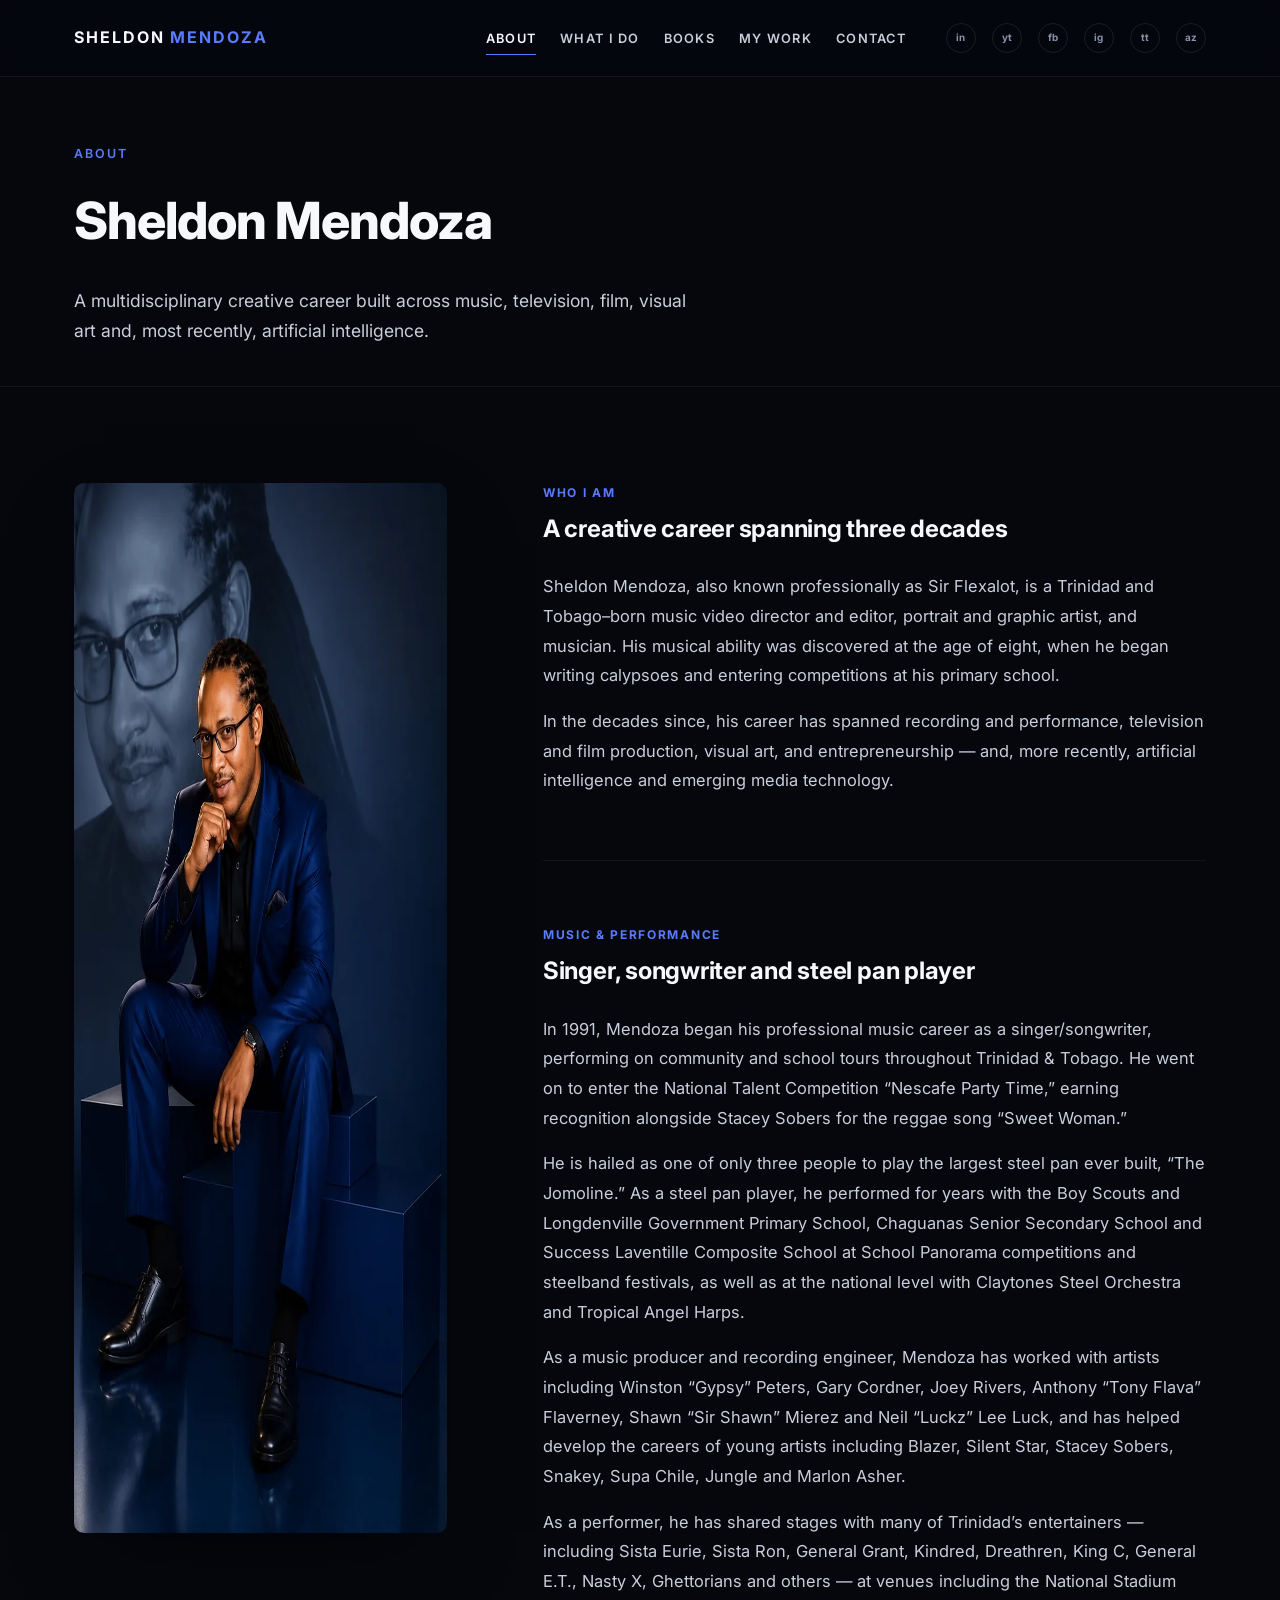
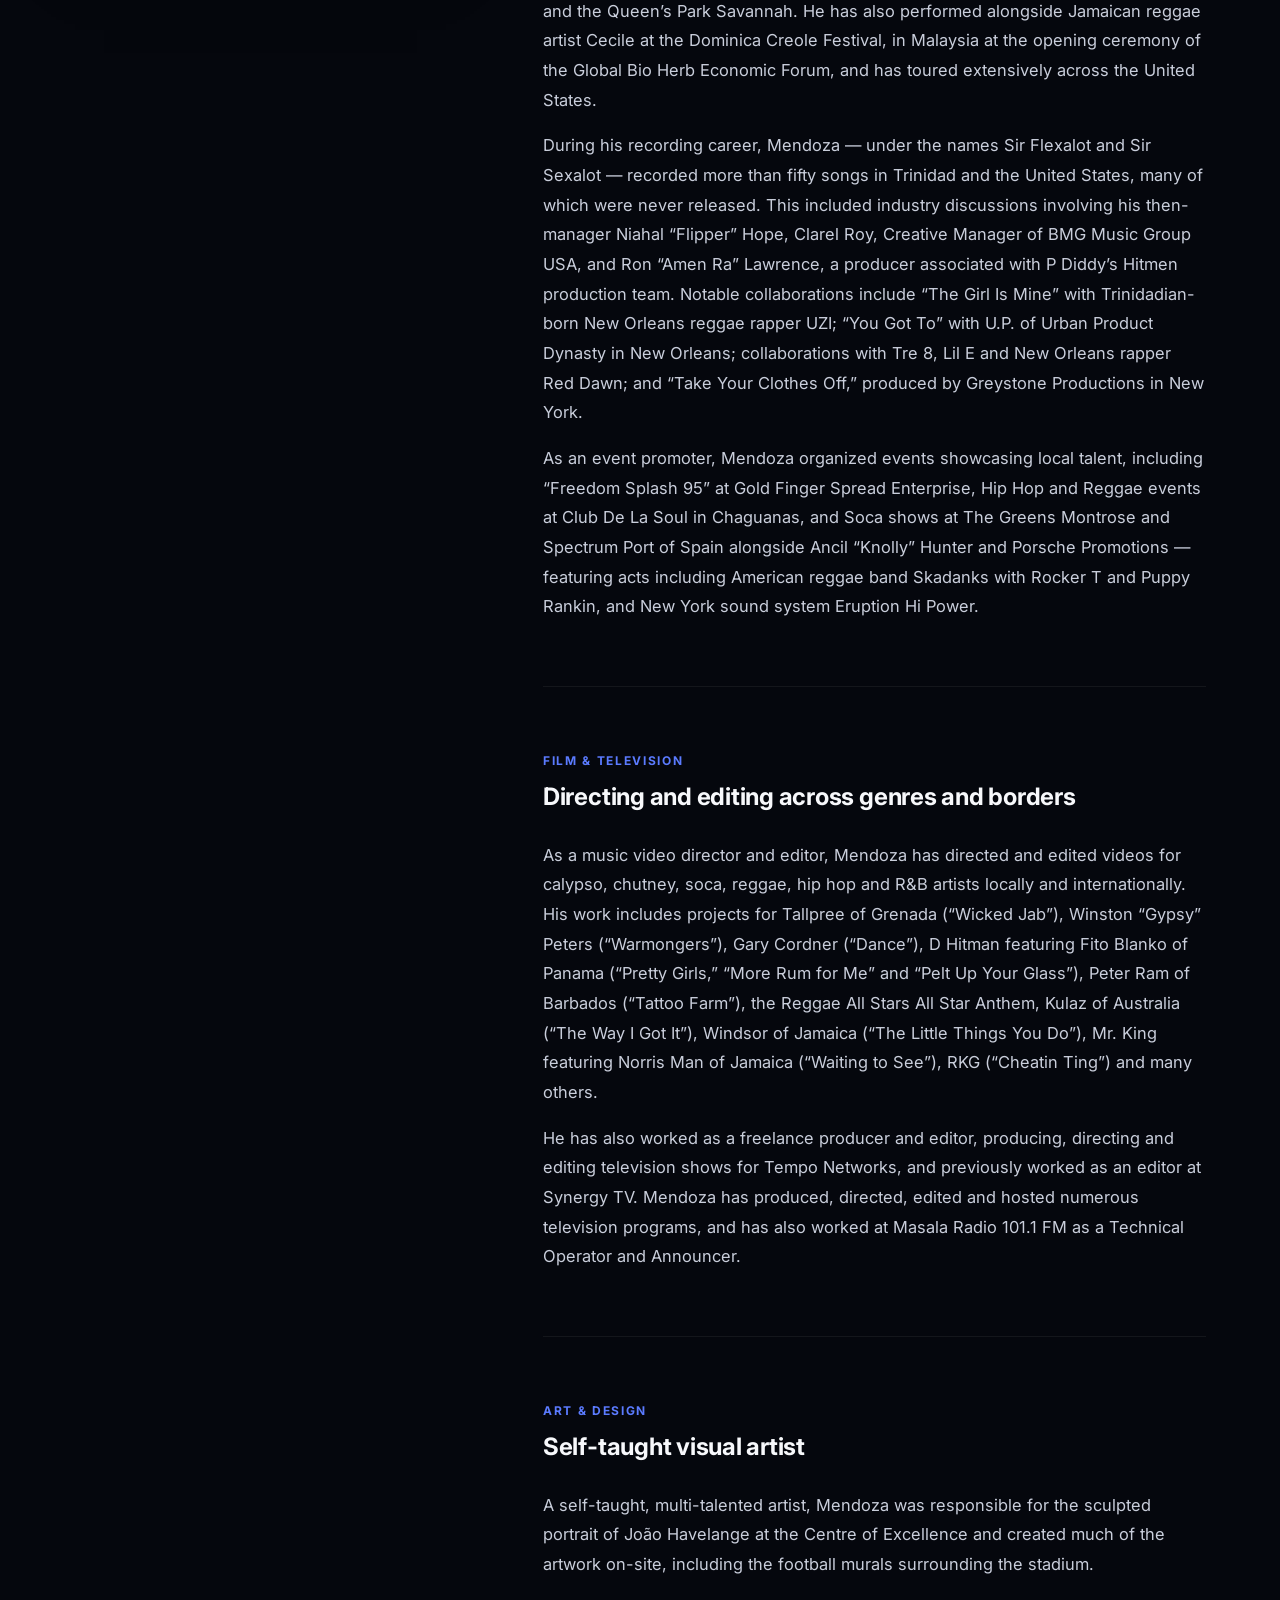
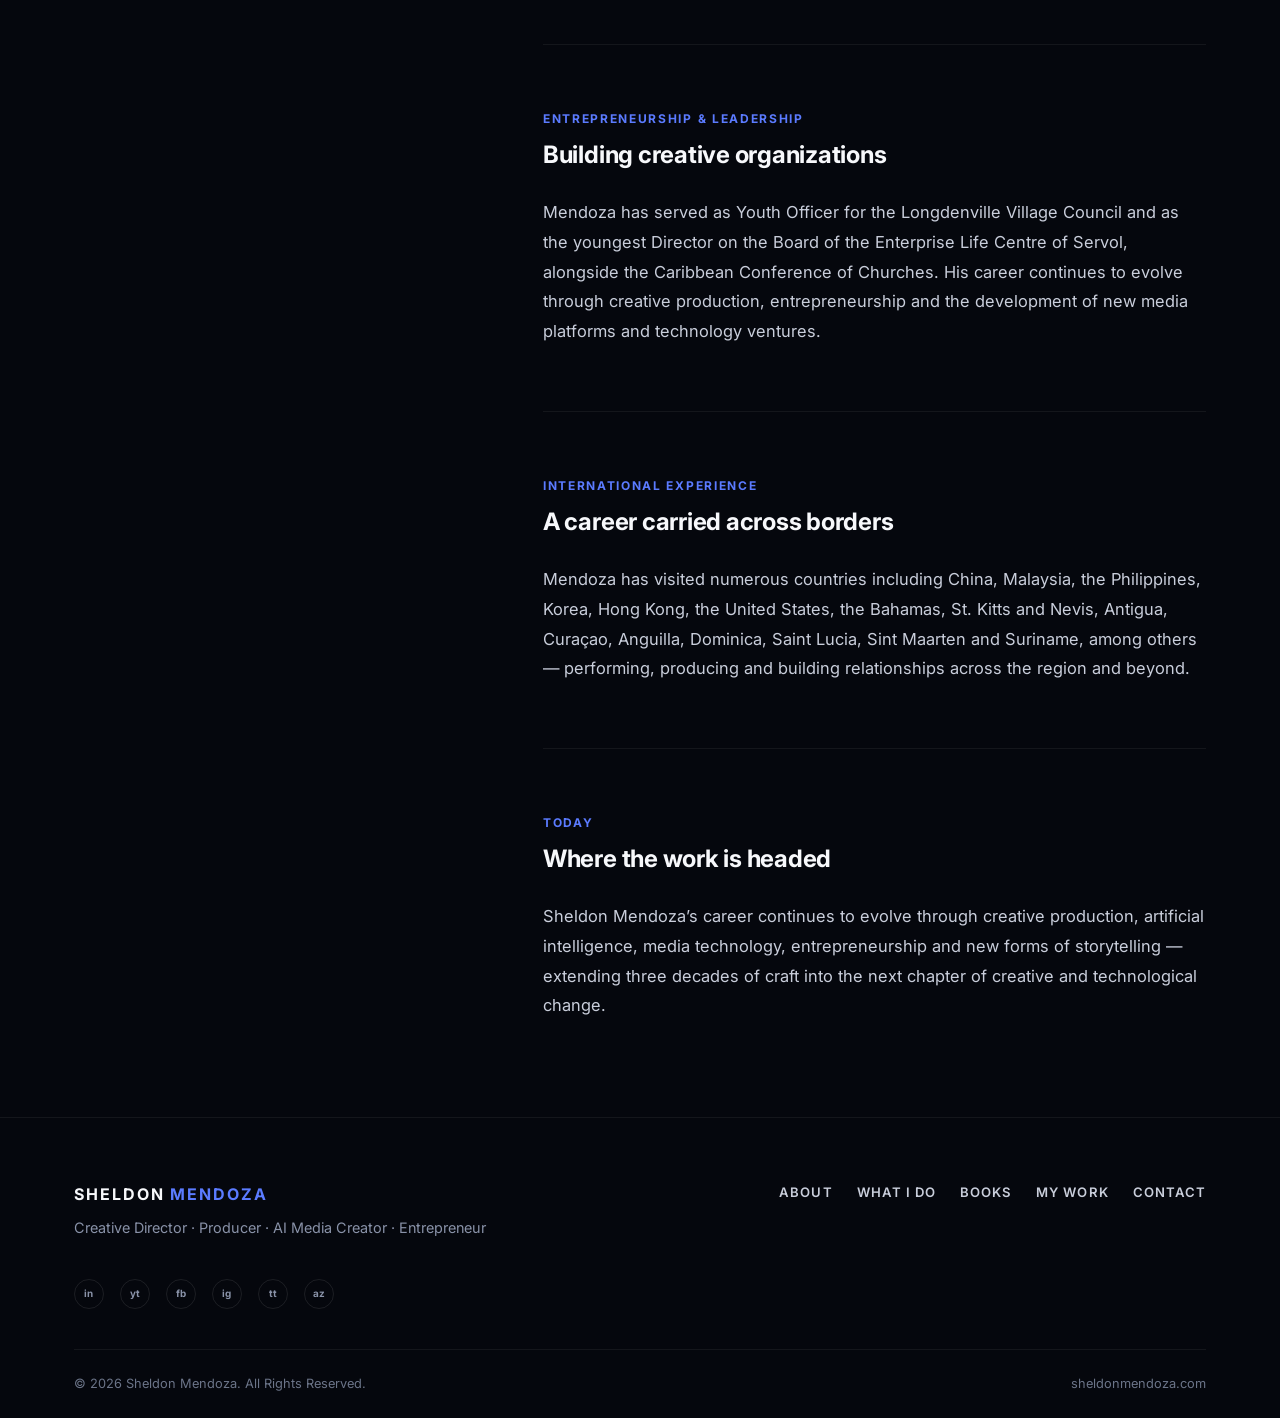
==== about/index.html @ 3ffb387c "Add files via upload" ====
<!DOCTYPE html>
<html lang="en">
<head>
<meta charset="UTF-8">
<meta name="viewport" content="width=device-width, initial-scale=1.0">
<title>About Sheldon Mendoza | Creative Director & Producer</title>
<meta name="description" content="The story of Sheldon Mendoza — three decades across music, television, film, visual art, entrepreneurship and AI-driven media production.">
<link rel="canonical" href="https://sheldonmendoza.com/about/">

<!-- Open Graph -->
<meta property="og:type" content="website">
<meta property="og:site_name" content="Sheldon Mendoza">
<meta property="og:title" content="About Sheldon Mendoza | Creative Director & Producer">
<meta property="og:description" content="The story of Sheldon Mendoza — three decades across music, television, film, visual art, entrepreneurship and AI-driven media production.">
<meta property="og:url" content="https://sheldonmendoza.com/about/">
<meta property="og:image" content="https://sheldonmendoza.com/images/og-image.jpg">
<meta property="og:image:width" content="1200">
<meta property="og:image:height" content="630">

<!-- Twitter -->
<meta name="twitter:card" content="summary_large_image">
<meta name="twitter:title" content="About Sheldon Mendoza | Creative Director & Producer">
<meta name="twitter:description" content="The story of Sheldon Mendoza — three decades across music, television, film, visual art, entrepreneurship and AI-driven media production.">
<meta name="twitter:image" content="https://sheldonmendoza.com/images/og-image.jpg">

<!-- Icons -->
<link rel="icon" href="/favicon.ico" sizes="any">
<link rel="icon" type="image/png" sizes="32x32" href="/images/favicon-32.png">
<link rel="icon" type="image/png" sizes="16x16" href="/images/favicon-16.png">
<link rel="apple-touch-icon" sizes="180x180" href="/images/apple-touch-icon.png">
<link rel="manifest" href="/site.webmanifest">
<meta name="theme-color" content="#05070d">

<!-- Fonts -->
<link rel="preconnect" href="https://fonts.googleapis.com">
<link rel="preconnect" href="https://fonts.gstatic.com" crossorigin>
<link href="https://fonts.googleapis.com/css2?family=Inter:wght@400;500;600;700;800&display=swap" rel="stylesheet">

<link rel="stylesheet" href="/css/styles.css">
</head>
<body>

  <a href="#main" class="skip-link">Skip to content</a>
  <header class="site-header">
    <div class="container">
      <a href="/" class="brand">SHELDON <span>MENDOZA</span></a>
      <nav class="main-nav" id="primary-nav" aria-label="Primary">
        <ul class="nav-links"><li><a href="/about/" aria-current="page">About</a></li><li><a href="/what-i-do/">What I Do</a></li><li><a href="/books/">Books</a></li><li><a href="/my-work/">My Work</a></li><li><a href="/contact/">Contact</a></li></ul>
        <div class="nav-social" aria-label="Social links"><a href="https://www.linkedin.com/in/sheldon-mendoza-5367085/" class="icon-badge" target="_blank" rel="noopener noreferrer" aria-label="LinkedIn (opens in new tab)">in</a><a href="https://www.youtube.com/sheldonmendoza" class="icon-badge" target="_blank" rel="noopener noreferrer" aria-label="YouTube (opens in new tab)">yt</a><a href="https://www.facebook.com/sheldonmendoza" class="icon-badge" target="_blank" rel="noopener noreferrer" aria-label="Facebook (opens in new tab)">fb</a><a href="https://www.instagram.com/sheldon_mendoza" class="icon-badge" target="_blank" rel="noopener noreferrer" aria-label="Instagram (opens in new tab)">ig</a><a href="https://www.tiktok.com/@1sheldonmendoza" class="icon-badge" target="_blank" rel="noopener noreferrer" aria-label="TikTok (opens in new tab)">tt</a><a href="https://www.amazon.com/author/sheldonmendoza" class="icon-badge" target="_blank" rel="noopener noreferrer" aria-label="Amazon Author Page (opens in new tab)">az</a></div>
      </nav>
      <button class="nav-toggle" aria-label="Toggle menu" aria-expanded="false" aria-controls="primary-nav">
        <span class="bar"></span>
      </button>
    </div>
  </header>

  <main id="main">

    <section class="page-hero">
      <div class="container">
        <span class="section-label">About</span>
        <h1>Sheldon Mendoza</h1>
        <p class="lede">
          A multidisciplinary creative career built across music, television, film, visual
          art and, most recently, artificial intelligence.
        </p>
      </div>
    </section>

    <section class="section">
      <div class="container about-layout">
        <div class="about-portrait">
          <img
            src="/images/portrait-about.jpg"
            srcset="/images/portrait-about.webp"
            alt="Portrait of Sheldon Mendoza"
            width="700" height="1050" loading="lazy"
          >
        </div>

        <div class="about-content">

          <div class="bio-block">
            <span class="kicker">Who I Am</span>
            <h2>A creative career spanning three decades</h2>
            <p>
              Sheldon Mendoza, also known professionally as Sir Flexalot, is a Trinidad and
              Tobago&ndash;born music video director and editor, portrait and graphic artist,
              and musician. His musical ability was discovered at the age of eight, when he
              began writing calypsoes and entering competitions at his primary school.
            </p>
            <p>
              In the decades since, his career has spanned recording and performance,
              television and film production, visual art, and entrepreneurship &mdash; and,
              more recently, artificial intelligence and emerging media technology.
            </p>
          </div>

          <div class="bio-block">
            <span class="kicker">Music &amp; Performance</span>
            <h2>Singer, songwriter and steel pan player</h2>
            <p>
              In 1991, Mendoza began his professional music career as a singer/songwriter,
              performing on community and school tours throughout Trinidad &amp; Tobago. He
              went on to enter the National Talent Competition &ldquo;Nescafe Party
              Time,&rdquo; earning recognition alongside Stacey Sobers for the reggae song
              &ldquo;Sweet Woman.&rdquo;
            </p>
            <p>
              He is hailed as one of only three people to play the largest steel pan ever
              built, &ldquo;The Jomoline.&rdquo; As a steel pan player, he performed for years
              with the Boy Scouts and Longdenville Government Primary School, Chaguanas Senior
              Secondary School and Success Laventille Composite School at School Panorama
              competitions and steelband festivals, as well as at the national level with
              Claytones Steel Orchestra and Tropical Angel Harps.
            </p>
            <p>
              As a music producer and recording engineer, Mendoza has worked with artists
              including Winston &ldquo;Gypsy&rdquo; Peters, Gary Cordner, Joey Rivers, Anthony
              &ldquo;Tony Flava&rdquo; Flaverney, Shawn &ldquo;Sir Shawn&rdquo; Mierez and Neil
              &ldquo;Luckz&rdquo; Lee Luck, and has helped develop the careers of young artists
              including Blazer, Silent Star, Stacey Sobers, Snakey, Supa Chile, Jungle and
              Marlon Asher.
            </p>
            <p>
              As a performer, he has shared stages with many of Trinidad&rsquo;s entertainers
              &mdash; including Sista Eurie, Sista Ron, General Grant, Kindred, Dreathren,
              King C, General E.T., Nasty X, Ghettorians and others &mdash; at venues
              including the National Stadium and the Queen&rsquo;s Park Savannah. He has also
              performed alongside Jamaican reggae artist Cecile at the Dominica Creole
              Festival, in Malaysia at the opening ceremony of the Global Bio Herb Economic
              Forum, and has toured extensively across the United States.
            </p>
            <p>
              During his recording career, Mendoza &mdash; under the names Sir Flexalot and
              Sir Sexalot &mdash; recorded more than fifty songs in Trinidad and the United
              States, many of which were never released. This included industry discussions
              involving his then-manager Niahal &ldquo;Flipper&rdquo; Hope, Clarel Roy,
              Creative Manager of BMG Music Group USA, and Ron &ldquo;Amen Ra&rdquo; Lawrence,
              a producer associated with P Diddy&rsquo;s Hitmen production team. Notable
              collaborations include &ldquo;The Girl Is Mine&rdquo; with Trinidadian-born New
              Orleans reggae rapper UZI; &ldquo;You Got To&rdquo; with U.P. of Urban Product
              Dynasty in New Orleans; collaborations with Tre 8, Lil E and New Orleans rapper
              Red Dawn; and &ldquo;Take Your Clothes Off,&rdquo; produced by Greystone
              Productions in New York.
            </p>
            <p>
              As an event promoter, Mendoza organized events showcasing local talent,
              including &ldquo;Freedom Splash 95&rdquo; at Gold Finger Spread Enterprise,
              Hip Hop and Reggae events at Club De La Soul in Chaguanas, and Soca shows at
              The Greens Montrose and Spectrum Port of Spain alongside Ancil &ldquo;Knolly&rdquo;
              Hunter and Porsche Promotions &mdash; featuring acts including American reggae
              band Skadanks with Rocker T and Puppy Rankin, and New York sound system Eruption
              Hi Power.
            </p>
          </div>

          <div class="bio-block">
            <span class="kicker">Film &amp; Television</span>
            <h2>Directing and editing across genres and borders</h2>
            <p>
              As a music video director and editor, Mendoza has directed and edited videos
              for calypso, chutney, soca, reggae, hip hop and R&amp;B artists locally and
              internationally. His work includes projects for Tallpree of Grenada
              (&ldquo;Wicked Jab&rdquo;), Winston &ldquo;Gypsy&rdquo; Peters
              (&ldquo;Warmongers&rdquo;), Gary Cordner (&ldquo;Dance&rdquo;), D Hitman
              featuring Fito Blanko of Panama (&ldquo;Pretty Girls,&rdquo; &ldquo;More Rum for
              Me&rdquo; and &ldquo;Pelt Up Your Glass&rdquo;), Peter Ram of Barbados
              (&ldquo;Tattoo Farm&rdquo;), the Reggae All Stars All Star Anthem, Kulaz of
              Australia (&ldquo;The Way I Got It&rdquo;), Windsor of Jamaica (&ldquo;The
              Little Things You Do&rdquo;), Mr. King featuring Norris Man of Jamaica
              (&ldquo;Waiting to See&rdquo;), RKG (&ldquo;Cheatin Ting&rdquo;) and many others.
            </p>
            <p>
              He has also worked as a freelance producer and editor, producing, directing and
              editing television shows for Tempo Networks, and previously worked as an editor
              at Synergy TV. Mendoza has produced, directed, edited and hosted numerous
              television programs, and has also worked at Masala Radio 101.1 FM as a
              Technical Operator and Announcer.
            </p>
          </div>

          <div class="bio-block">
            <span class="kicker">Art &amp; Design</span>
            <h2>Self-taught visual artist</h2>
            <p>
              A self-taught, multi-talented artist, Mendoza was responsible for the sculpted
              portrait of Jo&atilde;o Havelange at the Centre of Excellence and created much
              of the artwork on-site, including the football murals surrounding the stadium.
            </p>
          </div>

          <div class="bio-block">
            <span class="kicker">Entrepreneurship &amp; Leadership</span>
            <h2>Building creative organizations</h2>
            <p>
              Mendoza has served as Youth Officer for the Longdenville Village Council and as
              the youngest Director on the Board of the Enterprise Life Centre of Servol,
              alongside the Caribbean Conference of Churches. His career continues to evolve
              through creative production, entrepreneurship and the development of new media
              platforms and technology ventures.
            </p>
          </div>

          <div class="bio-block">
            <span class="kicker">International Experience</span>
            <h2>A career carried across borders</h2>
            <p>
              Mendoza has visited numerous countries including China, Malaysia, the
              Philippines, Korea, Hong Kong, the United States, the Bahamas, St. Kitts and
              Nevis, Antigua, Cura&ccedil;ao, Anguilla, Dominica, Saint Lucia, Sint Maarten and
              Suriname, among others &mdash; performing, producing and building relationships
              across the region and beyond.
            </p>
          </div>

          <div class="bio-block">
            <span class="kicker">Today</span>
            <h2>Where the work is headed</h2>
            <p>
              Sheldon Mendoza&rsquo;s career continues to evolve through creative production,
              artificial intelligence, media technology, entrepreneurship and new forms of
              storytelling &mdash; extending three decades of craft into the next chapter of
              creative and technological change.
            </p>
          </div>

        </div>
      </div>
    </section>

  </main>

  <footer class="site-footer">
    <div class="container">
      <div class="footer-top">
        <div class="footer-brand">
          <a href="/" class="brand">SHELDON <span>MENDOZA</span></a>
          <p class="tagline">Creative Director &middot; Producer &middot; AI Media Creator &middot; Entrepreneur</p>
        </div>
        <nav class="footer-nav" aria-label="Footer">
          <a href="/about/">About</a><a href="/what-i-do/">What I Do</a><a href="/books/">Books</a><a href="/my-work/">My Work</a><a href="/contact/">Contact</a>
        </nav>
        <div class="footer-social" aria-label="Social links"><a href="https://www.linkedin.com/in/sheldon-mendoza-5367085/" class="icon-badge" target="_blank" rel="noopener noreferrer" aria-label="LinkedIn (opens in new tab)">in</a><a href="https://www.youtube.com/sheldonmendoza" class="icon-badge" target="_blank" rel="noopener noreferrer" aria-label="YouTube (opens in new tab)">yt</a><a href="https://www.facebook.com/sheldonmendoza" class="icon-badge" target="_blank" rel="noopener noreferrer" aria-label="Facebook (opens in new tab)">fb</a><a href="https://www.instagram.com/sheldon_mendoza" class="icon-badge" target="_blank" rel="noopener noreferrer" aria-label="Instagram (opens in new tab)">ig</a><a href="https://www.tiktok.com/@1sheldonmendoza" class="icon-badge" target="_blank" rel="noopener noreferrer" aria-label="TikTok (opens in new tab)">tt</a><a href="https://www.amazon.com/author/sheldonmendoza" class="icon-badge" target="_blank" rel="noopener noreferrer" aria-label="Amazon Author Page (opens in new tab)">az</a></div>
      </div>
      <div class="footer-bottom">
        <p>&copy; 2026 Sheldon Mendoza. All Rights Reserved.</p>
        <p>sheldonmendoza.com</p>
      </div>
    </div>
  </footer>
  <script src="/js/main.js" defer></script>

</body>
</html>
---- css/styles.css ----
/* =========================================================================
   Sheldon Mendoza — Personal Corporate Site
   Design system: deep navy / royal blue / black / white, editorial type
   ========================================================================= */

:root {
  /* Palette */
  --navy-950: #05070d;
  --navy-900: #070b16;
  --navy-800: #0b1120;
  --navy-700: #10182c;
  --navy-600: #182238;
  --blue-600: #1f3fd6;
  --blue-500: #2f56ff;
  --blue-400: #5b7bff;
  --blue-glow: rgba(47, 86, 255, 0.35);
  --white: #f7f8fb;
  --white-dim: #c9cedb;
  --gray-400: #8992a8;
  --gray-500: #6b7488;
  --gray-700: #3a4256;
  --black: #000000;
  --border-soft: rgba(255, 255, 255, 0.09);
  --border-softer: rgba(255, 255, 255, 0.06);

  /* Type */
  --font-sans: "Inter", -apple-system, BlinkMacSystemFont, "Segoe UI", Helvetica, Arial, sans-serif;

  /* Spacing scale */
  --space-1: 0.5rem;
  --space-2: 1rem;
  --space-3: 1.5rem;
  --space-4: 2.5rem;
  --space-5: 4rem;
  --space-6: 6rem;
  --space-7: 9rem;

  /* Layout */
  --container-max: 1180px;
  --radius-sm: 6px;
  --radius-md: 10px;
  --ease: cubic-bezier(0.16, 1, 0.3, 1);
}

/* ---------- Reset ---------- */
*,
*::before,
*::after {
  box-sizing: border-box;
}

html {
  scroll-behavior: smooth;
}

body {
  margin: 0;
  background: var(--navy-950);
  color: var(--white);
  font-family: var(--font-sans);
  font-size: 16px;
  line-height: 1.6;
  -webkit-font-smoothing: antialiased;
  -moz-osx-font-smoothing: grayscale;
}

img {
  max-width: 100%;
  display: block;
}

a {
  color: inherit;
  text-decoration: none;
}

ul {
  margin: 0;
  padding: 0;
  list-style: none;
}

h1, h2, h3, h4, p {
  margin: 0;
}

button {
  font-family: inherit;
}

::selection {
  background: var(--blue-500);
  color: var(--white);
}

/* Respect reduced motion */
@media (prefers-reduced-motion: reduce) {
  html { scroll-behavior: auto; }
  *, *::before, *::after {
    animation-duration: 0.001ms !important;
    animation-iteration-count: 1 !important;
    transition-duration: 0.001ms !important;
  }
}

/* ---------- Accessibility ---------- */
.skip-link {
  position: absolute;
  left: -9999px;
  top: 0;
  background: var(--blue-500);
  color: var(--white);
  padding: 0.75rem 1.25rem;
  z-index: 1000;
  border-radius: var(--radius-sm);
}

.skip-link:focus {
  left: var(--space-2);
  top: var(--space-2);
}

a:focus-visible,
button:focus-visible,
input:focus-visible,
textarea:focus-visible {
  outline: 2px solid var(--blue-400);
  outline-offset: 3px;
  border-radius: 4px;
}

.visually-hidden {
  position: absolute;
  width: 1px;
  height: 1px;
  overflow: hidden;
  clip: rect(0 0 0 0);
  white-space: nowrap;
}

/* ---------- Layout helpers ---------- */
.container {
  width: 100%;
  max-width: var(--container-max);
  margin: 0 auto;
  padding: 0 var(--space-3);
}

.section {
  padding: var(--space-6) 0;
}

.section--tight {
  padding: var(--space-5) 0;
}

.section-label {
  display: inline-block;
  font-size: 0.78rem;
  font-weight: 600;
  letter-spacing: 0.16em;
  text-transform: uppercase;
  color: var(--blue-400);
  margin-bottom: var(--space-2);
}

.section-title {
  font-size: clamp(1.75rem, 3vw, 2.5rem);
  font-weight: 700;
  letter-spacing: -0.02em;
  color: var(--white);
}

.eyebrow-divider {
  display: flex;
  align-items: center;
  gap: var(--space-2);
}

.eyebrow-divider::after {
  content: "";
  flex: 1;
  height: 1px;
  background: var(--border-soft);
}

/* ---------- Buttons ---------- */
.btn {
  display: inline-flex;
  align-items: center;
  justify-content: center;
  gap: 0.5rem;
  padding: 0.95rem 2rem;
  font-size: 0.85rem;
  font-weight: 600;
  letter-spacing: 0.06em;
  text-transform: uppercase;
  border-radius: var(--radius-sm);
  border: 1px solid transparent;
  cursor: pointer;
  transition: transform 0.35s var(--ease), background 0.3s var(--ease), border-color 0.3s var(--ease), box-shadow 0.3s var(--ease), color 0.3s var(--ease);
  white-space: nowrap;
}

.btn-primary {
  background: linear-gradient(135deg, var(--blue-500), var(--blue-600));
  color: var(--white);
  box-shadow: 0 8px 24px -8px var(--blue-glow);
}

.btn-primary:hover {
  transform: translateY(-2px);
  box-shadow: 0 12px 32px -8px var(--blue-glow);
}

.btn-outline {
  background: transparent;
  color: var(--white);
  border-color: var(--border-soft);
}

.btn-outline:hover {
  border-color: var(--blue-400);
  background: rgba(47, 86, 255, 0.08);
  transform: translateY(-2px);
}

.text-link {
  display: inline-flex;
  align-items: center;
  gap: 0.4em;
  font-weight: 600;
  font-size: 0.95rem;
  color: var(--white);
  border-bottom: 1px solid var(--border-soft);
  padding-bottom: 2px;
  transition: color 0.25s var(--ease), border-color 0.25s var(--ease), gap 0.25s var(--ease);
}

.text-link:hover {
  color: var(--blue-400);
  border-color: var(--blue-400);
  gap: 0.65em;
}

.hero-actions,
.button-row {
  display: flex;
  flex-wrap: wrap;
  gap: var(--space-2);
}

/* ---------- Header / Nav ---------- */
.site-header {
  position: fixed;
  top: 0;
  left: 0;
  right: 0;
  z-index: 500;
  background: rgba(5, 7, 13, 0.72);
  backdrop-filter: blur(14px) saturate(140%);
  -webkit-backdrop-filter: blur(14px) saturate(140%);
  border-bottom: 1px solid var(--border-softer);
}

.site-header .container {
  display: flex;
  align-items: center;
  justify-content: space-between;
  height: 76px;
}

.brand {
  font-size: 1rem;
  font-weight: 700;
  letter-spacing: 0.12em;
  text-transform: uppercase;
  color: var(--white);
}

.brand span {
  color: var(--blue-400);
}

.main-nav {
  display: flex;
  align-items: center;
  gap: var(--space-4);
}

.nav-links {
  display: flex;
  gap: var(--space-3);
}

.nav-links a {
  font-size: 0.8rem;
  font-weight: 600;
  letter-spacing: 0.1em;
  text-transform: uppercase;
  color: var(--white-dim);
  position: relative;
  padding: 0.4rem 0;
  transition: color 0.25s var(--ease);
}

.nav-links a::after {
  content: "";
  position: absolute;
  left: 0;
  bottom: -2px;
  width: 0;
  height: 1px;
  background: var(--blue-400);
  transition: width 0.3s var(--ease);
}

.nav-links a:hover,
.nav-links a[aria-current="page"] {
  color: var(--white);
}

.nav-links a:hover::after,
.nav-links a[aria-current="page"]::after {
  width: 100%;
}

.nav-social {
  display: flex;
  align-items: center;
  gap: var(--space-2);
}

.nav-social a {
  color: var(--gray-400);
  transition: color 0.25s var(--ease);
}

.nav-social a:hover {
  color: var(--blue-400);
}

.nav-social svg {
  width: 16px;
  height: 16px;
  display: block;
}

/* Monogram social badges (used in header + footer) */
.icon-badge {
  display: inline-flex;
  align-items: center;
  justify-content: center;
  width: 30px;
  height: 30px;
  border: 1px solid var(--border-soft);
  border-radius: 999px;
  font-size: 0.62rem;
  font-weight: 700;
  letter-spacing: 0.02em;
  color: var(--gray-400);
  transition: color 0.25s var(--ease), border-color 0.25s var(--ease), background 0.25s var(--ease);
}

.icon-badge:hover {
  color: var(--white);
  border-color: var(--blue-400);
  background: rgba(47, 86, 255, 0.1);
}

.nav-toggle {
  display: none;
  background: none;
  border: none;
  color: var(--white);
  width: 40px;
  height: 40px;
  align-items: center;
  justify-content: center;
  cursor: pointer;
}

.nav-toggle .bar {
  display: block;
  width: 22px;
  height: 2px;
  background: var(--white);
  position: relative;
  transition: background 0.2s var(--ease);
}

.nav-toggle .bar::before,
.nav-toggle .bar::after {
  content: "";
  position: absolute;
  left: 0;
  width: 22px;
  height: 2px;
  background: var(--white);
  transition: transform 0.3s var(--ease), top 0.3s var(--ease);
}

.nav-toggle .bar::before { top: -7px; }
.nav-toggle .bar::after { top: 7px; }

.nav-toggle[aria-expanded="true"] .bar {
  background: transparent;
}

.nav-toggle[aria-expanded="true"] .bar::before {
  top: 0;
  transform: rotate(45deg);
}

.nav-toggle[aria-expanded="true"] .bar::after {
  top: 0;
  transform: rotate(-45deg);
}

/* ---------- Hero ---------- */
.hero {
  position: relative;
  padding-top: calc(76px + var(--space-6));
  padding-bottom: var(--space-6);
  overflow: hidden;
}

.hero::before {
  content: "";
  position: absolute;
  inset: 0;
  background:
    radial-gradient(ellipse 60% 50% at 80% 0%, rgba(47, 86, 255, 0.16), transparent 60%),
    radial-gradient(ellipse 50% 40% at 0% 100%, rgba(31, 63, 214, 0.12), transparent 60%);
  pointer-events: none;
  z-index: 0;
}

.hero .container {
  position: relative;
  z-index: 1;
  display: grid;
  grid-template-columns: 1.05fr 0.95fr;
  gap: var(--space-6);
  align-items: center;
}

.hero-copy .section-label {
  margin-bottom: var(--space-3);
}

.hero-name {
  font-size: clamp(2.4rem, 5.2vw, 4.1rem);
  font-weight: 800;
  letter-spacing: -0.03em;
  line-height: 1.03;
  color: var(--white);
}

.hero-titles {
  margin-top: var(--space-2);
  font-size: clamp(1.05rem, 1.6vw, 1.3rem);
  color: var(--blue-400);
  font-weight: 600;
  line-height: 1.5;
}

.hero-titles .divider-dot {
  color: var(--gray-500);
  margin: 0 0.5em;
}

.hero-disciplines {
  margin-top: 0.65rem;
  font-size: 0.82rem;
  font-weight: 500;
  letter-spacing: 0.02em;
  color: var(--gray-400);
  line-height: 1.6;
}

.hero-disciplines .divider-dot {
  color: var(--gray-500);
  margin: 0 0.45em;
}

.hero-intro {
  margin-top: var(--space-3);
  max-width: 46ch;
  font-size: 1.05rem;
  color: var(--white-dim);
  line-height: 1.7;
}

.hero-actions {
  margin-top: var(--space-4);
}

.hero-portrait {
  position: relative;
  border-radius: var(--radius-md);
  overflow: hidden;
  aspect-ratio: 2 / 3;
  background: var(--navy-800);
  box-shadow: 0 30px 80px -30px rgba(0, 0, 0, 0.7);
}

.hero-portrait img {
  width: 100%;
  height: 100%;
  object-fit: cover;
}

.hero-portrait::after {
  content: "";
  position: absolute;
  inset: 0;
  background: linear-gradient(180deg, transparent 60%, rgba(5, 7, 13, 0.55) 100%);
  pointer-events: none;
}

/* ---------- Who I Am / generic split section ---------- */
.split-section .container {
  display: grid;
  grid-template-columns: 0.4fr 0.6fr;
  gap: var(--space-5);
}

.split-section .split-body p + p {
  margin-top: var(--space-2);
}

.split-body p {
  color: var(--white-dim);
  font-size: 1.05rem;
  line-height: 1.75;
  max-width: 62ch;
}

.split-section .cta-row {
  margin-top: var(--space-3);
}

/* ---------- What I Do (home teaser + full page) ---------- */
.discipline-grid {
  margin-top: var(--space-4);
  display: grid;
  grid-template-columns: repeat(2, 1fr);
  gap: 1px;
  background: var(--border-soft);
  border: 1px solid var(--border-soft);
  border-radius: var(--radius-md);
  overflow: hidden;
}

.discipline {
  background: var(--navy-950);
  padding: var(--space-4);
  transition: background 0.3s var(--ease);
}

.discipline:hover {
  background: var(--navy-900);
}

.discipline-index {
  font-size: 0.78rem;
  font-weight: 700;
  letter-spacing: 0.1em;
  color: var(--blue-400);
}

.discipline h3 {
  margin-top: var(--space-1);
  font-size: 1.15rem;
  font-weight: 700;
  letter-spacing: -0.01em;
  color: var(--white);
}

.discipline p {
  margin-top: 0.6rem;
  color: var(--white-dim);
  font-size: 0.95rem;
  line-height: 1.65;
}

.section-cta {
  margin-top: var(--space-4);
}

/* ---------- Books ---------- */
.books-grid {
  margin-top: var(--space-4);
  display: grid;
  grid-template-columns: repeat(4, 1fr);
  gap: var(--space-3);
}

.book-card {
  display: flex;
  flex-direction: column;
}

.book-cover {
  border-radius: var(--radius-sm);
  overflow: hidden;
  aspect-ratio: 2 / 3;
  background: var(--navy-800);
  box-shadow: 0 18px 40px -18px rgba(0, 0, 0, 0.6);
  transition: transform 0.4s var(--ease), box-shadow 0.4s var(--ease);
}

.book-card:hover .book-cover {
  transform: translateY(-4px);
  box-shadow: 0 24px 50px -18px rgba(0, 0, 0, 0.7);
}

.book-cover img {
  width: 100%;
  height: 100%;
  object-fit: cover;
}

.book-card h3 {
  margin-top: var(--space-2);
  font-size: 1rem;
  font-weight: 700;
  color: var(--white);
  line-height: 1.35;
}

.book-card p {
  margin-top: 0.4rem;
  font-size: 0.88rem;
  color: var(--white-dim);
  line-height: 1.6;
}

.book-card .text-link {
  margin-top: var(--space-2);
  font-size: 0.85rem;
}

.books-cta {
  margin-top: var(--space-5);
  text-align: center;
}

/* ---------- My Work directory ---------- */
.work-links {
  margin-top: var(--space-4);
  border-top: 1px solid var(--border-soft);
}

.work-link {
  display: flex;
  align-items: center;
  justify-content: space-between;
  padding: var(--space-3) 0;
  border-bottom: 1px solid var(--border-soft);
  transition: padding-left 0.3s var(--ease), color 0.3s var(--ease);
}

.work-link:hover {
  padding-left: var(--space-2);
  color: var(--blue-400);
}

.work-link .label {
  font-size: clamp(1.1rem, 2.4vw, 1.6rem);
  font-weight: 700;
  letter-spacing: -0.01em;
}

.work-link .arrow {
  font-size: 1.4rem;
  transition: transform 0.3s var(--ease);
}

.work-link:hover .arrow {
  transform: translateX(6px);
}

.work-link .desc {
  display: block;
  margin-top: 0.35rem;
  font-size: 0.9rem;
  color: var(--gray-400);
  font-weight: 400;
}

/* ---------- Contact ---------- */
.contact-section {
  text-align: center;
  position: relative;
}

.contact-section .container {
  max-width: 720px;
}

.contact-section p {
  margin: var(--space-2) auto 0;
  color: var(--white-dim);
  font-size: 1.05rem;
  max-width: 52ch;
}

.contact-section .hero-actions {
  justify-content: center;
  margin-top: var(--space-4);
}

.contact-email {
  margin-top: var(--space-3);
  font-size: 0.95rem;
  color: var(--gray-400);
}

.contact-email a {
  color: var(--white);
  border-bottom: 1px solid var(--border-soft);
}

.contact-email a:hover {
  color: var(--blue-400);
  border-color: var(--blue-400);
}

/* Dedicated contact page */
.contact-page .contact-methods {
  margin-top: var(--space-5);
  display: grid;
  grid-template-columns: repeat(2, 1fr);
  gap: var(--space-3);
  text-align: left;
}

.contact-method {
  border: 1px solid var(--border-soft);
  border-radius: var(--radius-md);
  padding: var(--space-3);
}

.contact-method h3 {
  font-size: 0.78rem;
  font-weight: 700;
  letter-spacing: 0.12em;
  text-transform: uppercase;
  color: var(--blue-400);
}

.contact-method .value {
  display: block;
  margin-top: var(--space-1);
  font-size: 1.05rem;
  font-weight: 600;
  color: var(--white);
}

.contact-method .value:hover {
  color: var(--blue-400);
}

.social-grid {
  margin-top: var(--space-5);
  display: flex;
  flex-wrap: wrap;
  gap: var(--space-2);
  justify-content: center;
}

.social-pill {
  display: inline-flex;
  align-items: center;
  gap: 0.55rem;
  padding: 0.65rem 1.1rem;
  border: 1px solid var(--border-soft);
  border-radius: 999px;
  font-size: 0.85rem;
  font-weight: 600;
  color: var(--white-dim);
  transition: color 0.25s var(--ease), border-color 0.25s var(--ease);
}

.social-pill:hover {
  color: var(--white);
  border-color: var(--blue-400);
}

.social-pill svg {
  width: 15px;
  height: 15px;
}

/* ---------- Page hero (interior pages) ---------- */
.page-hero {
  padding-top: calc(76px + var(--space-5));
  padding-bottom: var(--space-4);
  border-bottom: 1px solid var(--border-softer);
}

.page-hero .section-label {
  margin-bottom: var(--space-2);
}

.page-hero h1 {
  font-size: clamp(2.1rem, 4.4vw, 3.2rem);
  font-weight: 800;
  letter-spacing: -0.02em;
}

.page-hero .lede {
  margin-top: var(--space-3);
  max-width: 58ch;
  color: var(--white-dim);
  font-size: 1.1rem;
  line-height: 1.7;
}

/* ---------- About page ---------- */
.about-layout {
  display: grid;
  grid-template-columns: 0.36fr 0.64fr;
  gap: var(--space-6);
  align-items: start;
}

.about-portrait {
  position: sticky;
  top: calc(76px + var(--space-3));
  border-radius: var(--radius-md);
  overflow: hidden;
  box-shadow: 0 30px 80px -30px rgba(0, 0, 0, 0.7);
}

.about-portrait img {
  width: 100%;
  display: block;
}

.bio-block {
  padding-bottom: var(--space-5);
  border-bottom: 1px solid var(--border-softer);
}

.bio-block:last-child {
  border-bottom: none;
  padding-bottom: 0;
}

.bio-block + .bio-block {
  margin-top: var(--space-5);
}

.bio-block h2 {
  font-size: 1.5rem;
  font-weight: 700;
  letter-spacing: -0.01em;
  color: var(--white);
}

.bio-block .kicker {
  display: block;
  font-size: 0.75rem;
  font-weight: 700;
  letter-spacing: 0.14em;
  text-transform: uppercase;
  color: var(--blue-400);
  margin-bottom: 0.5rem;
}

.bio-block p {
  margin-top: var(--space-2);
  color: var(--white-dim);
  font-size: 1.03rem;
  line-height: 1.8;
}

.bio-block p:first-of-type {
  margin-top: var(--space-3);
}

/* ---------- What I Do full page ---------- */
.services-list {
  margin-top: var(--space-5);
  display: grid;
  gap: 1px;
  background: var(--border-soft);
  border: 1px solid var(--border-soft);
  border-radius: var(--radius-md);
  overflow: hidden;
}

.service-row {
  background: var(--navy-950);
  padding: var(--space-4);
  display: grid;
  grid-template-columns: 90px 1fr;
  gap: var(--space-3);
  align-items: baseline;
  transition: background 0.3s var(--ease);
}

.service-row:hover {
  background: var(--navy-900);
}

.service-num {
  font-size: 1.4rem;
  font-weight: 800;
  color: var(--blue-600);
  letter-spacing: -0.02em;
}

.service-row h2 {
  font-size: 1.3rem;
  font-weight: 700;
  color: var(--white);
}

.service-row p {
  margin-top: 0.6rem;
  color: var(--white-dim);
  font-size: 1rem;
  line-height: 1.7;
  max-width: 60ch;
}

/* ---------- Footer ---------- */
.site-footer {
  border-top: 1px solid var(--border-softer);
  padding: var(--space-5) 0 var(--space-3);
}

.footer-top {
  display: flex;
  justify-content: space-between;
  align-items: flex-start;
  flex-wrap: wrap;
  gap: var(--space-4);
  padding-bottom: var(--space-4);
}

.footer-brand .brand {
  display: block;
}

.footer-brand .tagline {
  margin-top: var(--space-1);
  color: var(--gray-400);
  font-size: 0.9rem;
}

.footer-nav {
  display: flex;
  flex-wrap: wrap;
  gap: var(--space-3);
}

.footer-nav a {
  font-size: 0.82rem;
  font-weight: 600;
  letter-spacing: 0.08em;
  text-transform: uppercase;
  color: var(--white-dim);
  transition: color 0.25s var(--ease);
}

.footer-nav a:hover {
  color: var(--blue-400);
}

.footer-social {
  display: flex;
  gap: var(--space-2);
}

.footer-social a {
  color: var(--gray-400);
  transition: color 0.25s var(--ease);
}

.footer-social a:hover {
  color: var(--blue-400);
}

.footer-social svg {
  width: 16px;
  height: 16px;
}

.footer-bottom {
  display: flex;
  justify-content: space-between;
  align-items: center;
  flex-wrap: wrap;
  gap: var(--space-2);
  padding-top: var(--space-3);
  border-top: 1px solid var(--border-softer);
  font-size: 0.8rem;
  color: var(--gray-500);
}

/* ---------- Scroll reveal ---------- */
.reveal {
  opacity: 0;
  transform: translateY(16px);
  transition: opacity 0.7s var(--ease), transform 0.7s var(--ease);
}

.reveal.is-visible {
  opacity: 1;
  transform: translateY(0);
}

/* ---------- 404 ---------- */
.not-found {
  min-height: 100vh;
  display: flex;
  align-items: center;
  justify-content: center;
  text-align: center;
  padding: var(--space-6) var(--space-3);
}

.not-found .code {
  font-size: 5rem;
  font-weight: 800;
  color: var(--blue-500);
  line-height: 1;
}

.not-found p {
  margin-top: var(--space-2);
  color: var(--white-dim);
}

.not-found .btn {
  margin-top: var(--space-4);
}

/* ---------- Responsive ---------- */
@media (max-width: 980px) {
  .hero .container {
    grid-template-columns: 1fr;
    gap: var(--space-5);
  }

  .hero-portrait {
    max-width: 440px;
    margin: 0 auto;
    order: -1;
  }

  .split-section .container {
    grid-template-columns: 1fr;
    gap: var(--space-3);
  }

  .discipline-grid {
    grid-template-columns: 1fr;
  }

  .books-grid {
    grid-template-columns: repeat(2, 1fr);
  }

  .about-layout {
    grid-template-columns: 1fr;
  }

  .about-portrait {
    position: static;
    max-width: 420px;
    margin: 0 auto;
  }

  .service-row {
    grid-template-columns: 1fr;
    gap: var(--space-1);
  }

  .contact-page .contact-methods {
    grid-template-columns: 1fr;
  }
}

@media (max-width: 720px) {
  .main-nav {
    position: fixed;
    top: 76px;
    left: 0;
    right: 0;
    bottom: 0;
    background: var(--navy-950);
    flex-direction: column;
    align-items: flex-start;
    justify-content: flex-start;
    padding: var(--space-4) var(--space-3);
    gap: var(--space-4);
    transform: translateX(100%);
    transition: transform 0.4s var(--ease);
    overflow-y: auto;
  }

  .main-nav.is-open {
    transform: translateX(0);
  }

  .nav-links {
    flex-direction: column;
    gap: var(--space-3);
    width: 100%;
  }

  .nav-links a {
    font-size: 1.1rem;
    display: block;
  }

  .nav-toggle {
    display: inline-flex;
  }

  .books-grid {
    grid-template-columns: repeat(2, 1fr);
    gap: var(--space-2);
  }

  .footer-top {
    flex-direction: column;
  }

  .footer-bottom {
    flex-direction: column;
    align-items: flex-start;
  }
}

@media (max-width: 480px) {
  .books-grid {
    grid-template-columns: 1fr 1fr;
  }

  .section {
    padding: var(--space-5) 0;
  }
}
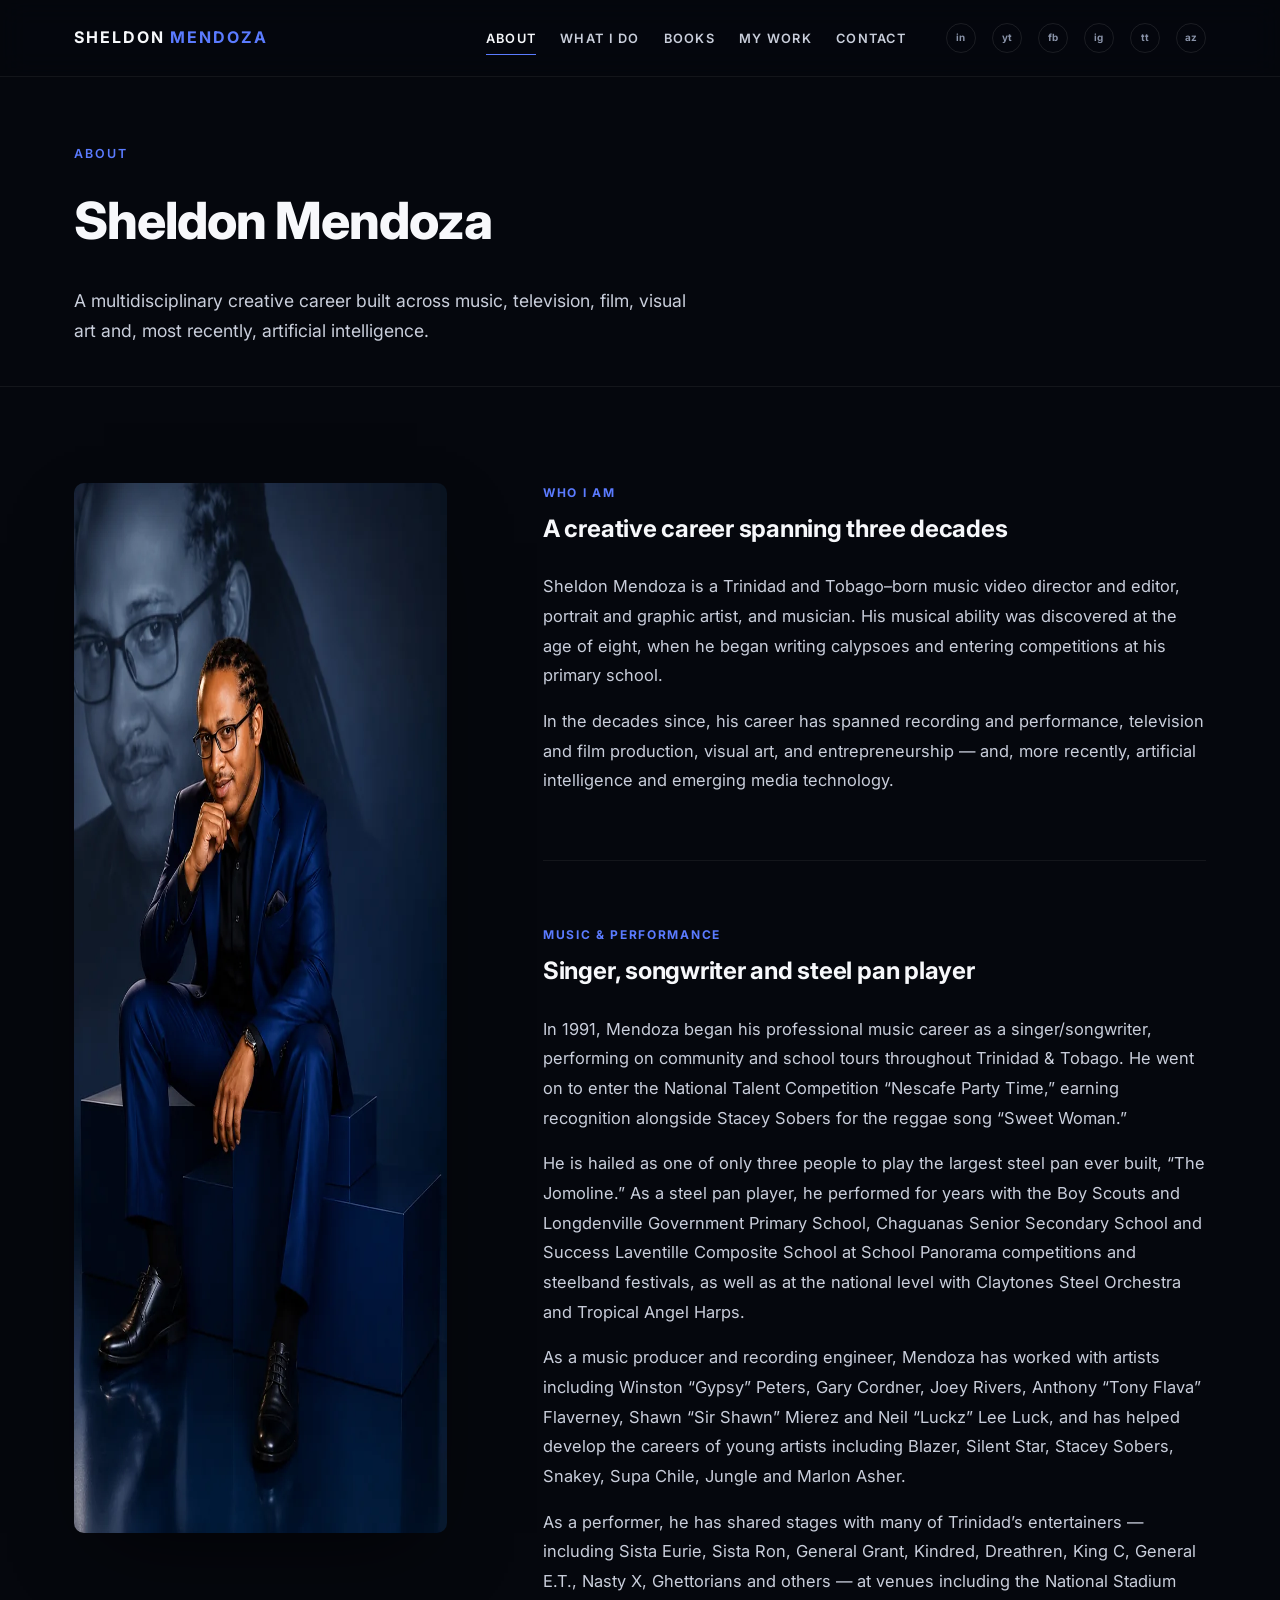
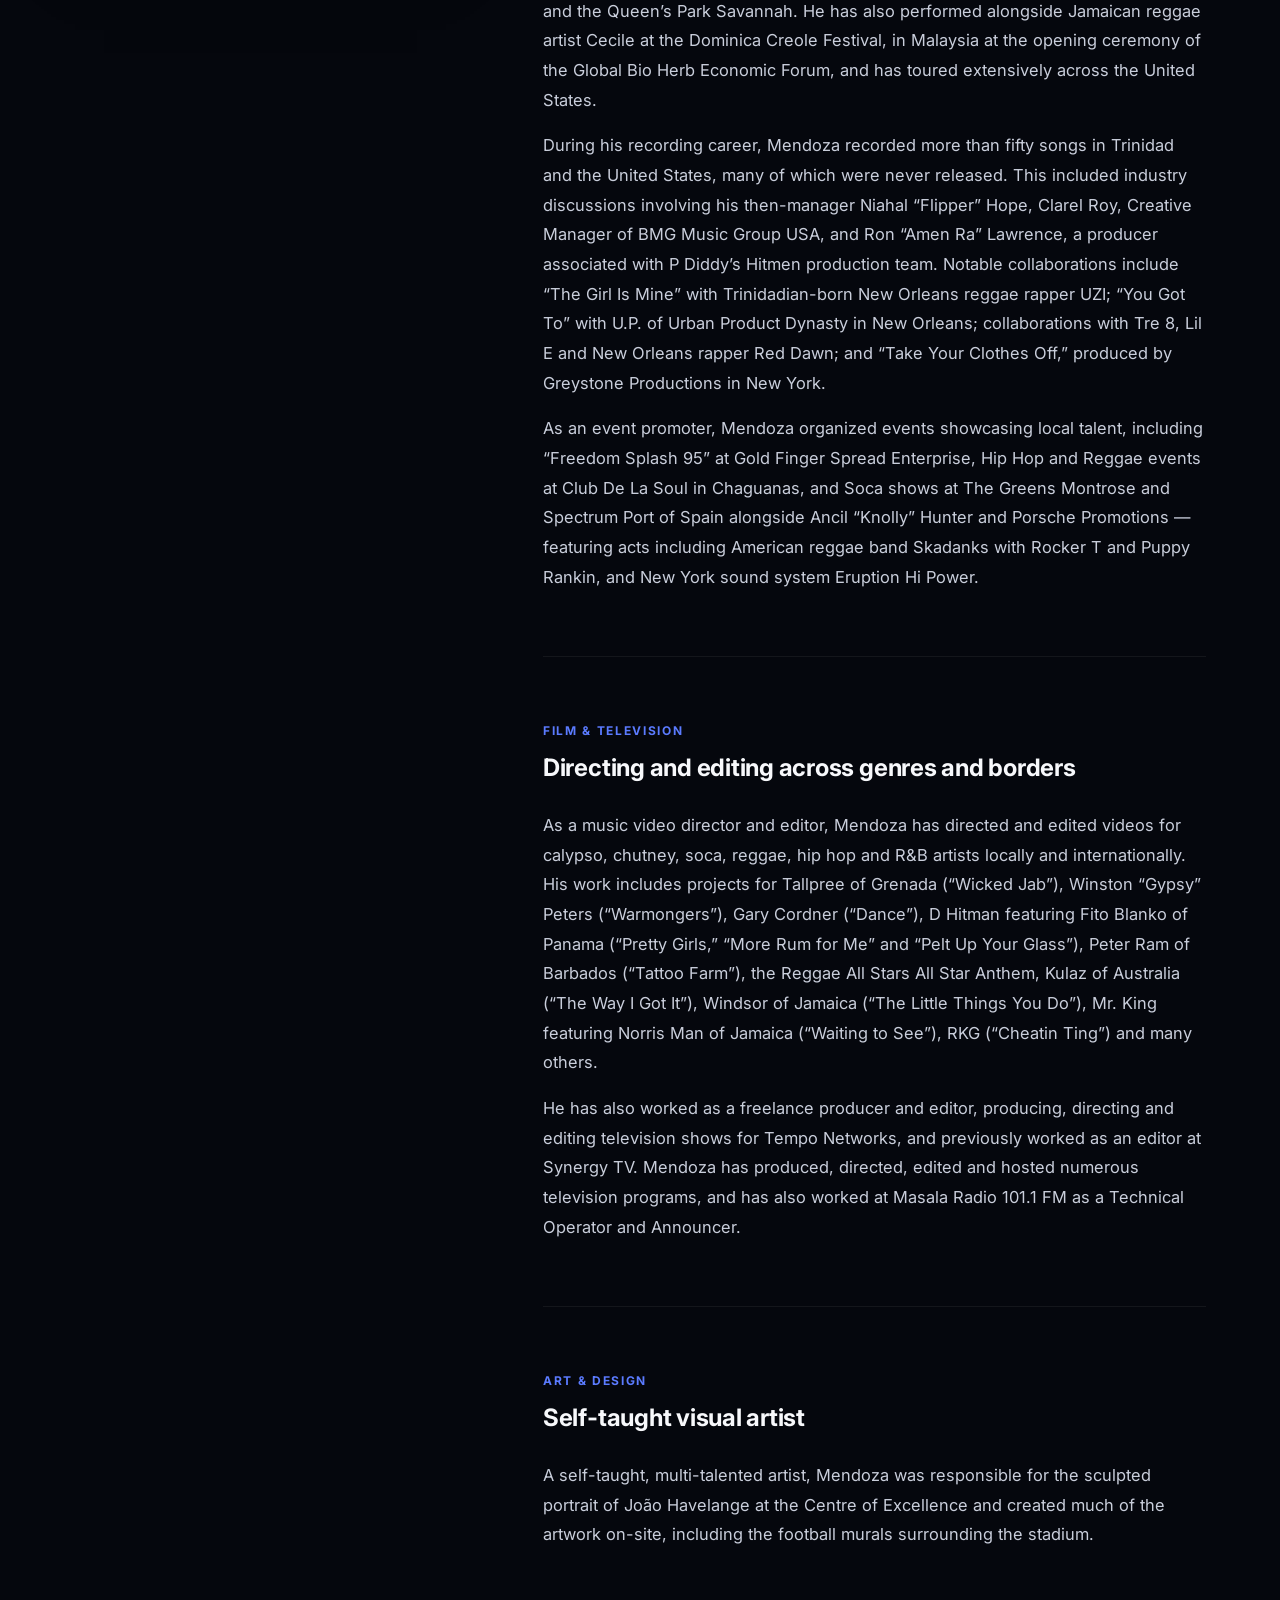
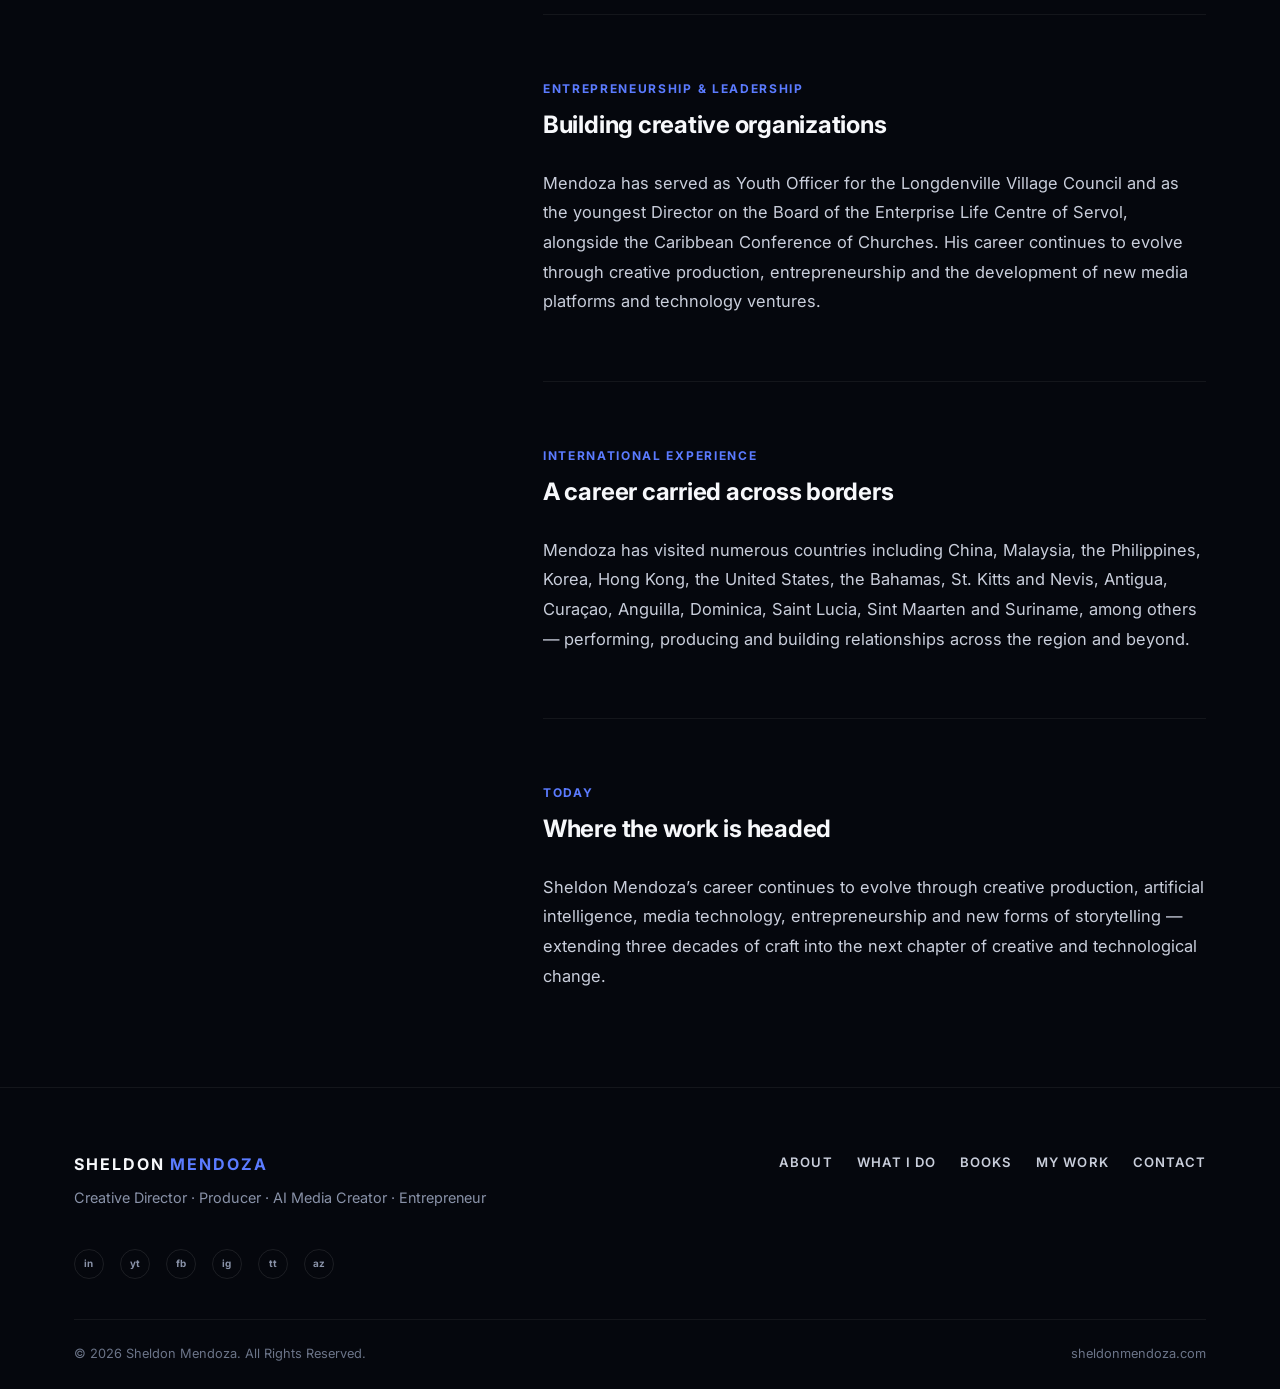
==== commit 18df204e: "Add files via upload" ====
--- a/about/index.html
+++ b/about/index.html
@@ -84,9 +84,9 @@
             <span class="kicker">Who I Am</span>
             <h2>A creative career spanning three decades</h2>
             <p>
-              Sheldon Mendoza, also known professionally as Sir Flexalot, is a Trinidad and
-              Tobago&ndash;born music video director and editor, portrait and graphic artist,
-              and musician. His musical ability was discovered at the age of eight, when he
+              Sheldon Mendoza is a Trinidad and Tobago&ndash;born music video director and
+              editor, portrait and graphic artist, and musician. His musical ability was
+              discovered at the age of eight, when he
               began writing calypsoes and entering competitions at his primary school.
             </p>
             <p>
@@ -132,9 +132,9 @@
               Forum, and has toured extensively across the United States.
             </p>
             <p>
-              During his recording career, Mendoza &mdash; under the names Sir Flexalot and
-              Sir Sexalot &mdash; recorded more than fifty songs in Trinidad and the United
-              States, many of which were never released. This included industry discussions
+              During his recording career, Mendoza recorded more than fifty songs in Trinidad
+              and the United States, many of which were never released. This included
+              industry discussions
               involving his then-manager Niahal &ldquo;Flipper&rdquo; Hope, Clarel Roy,
               Creative Manager of BMG Music Group USA, and Ron &ldquo;Amen Ra&rdquo; Lawrence,
               a producer associated with P Diddy&rsquo;s Hitmen production team. Notable
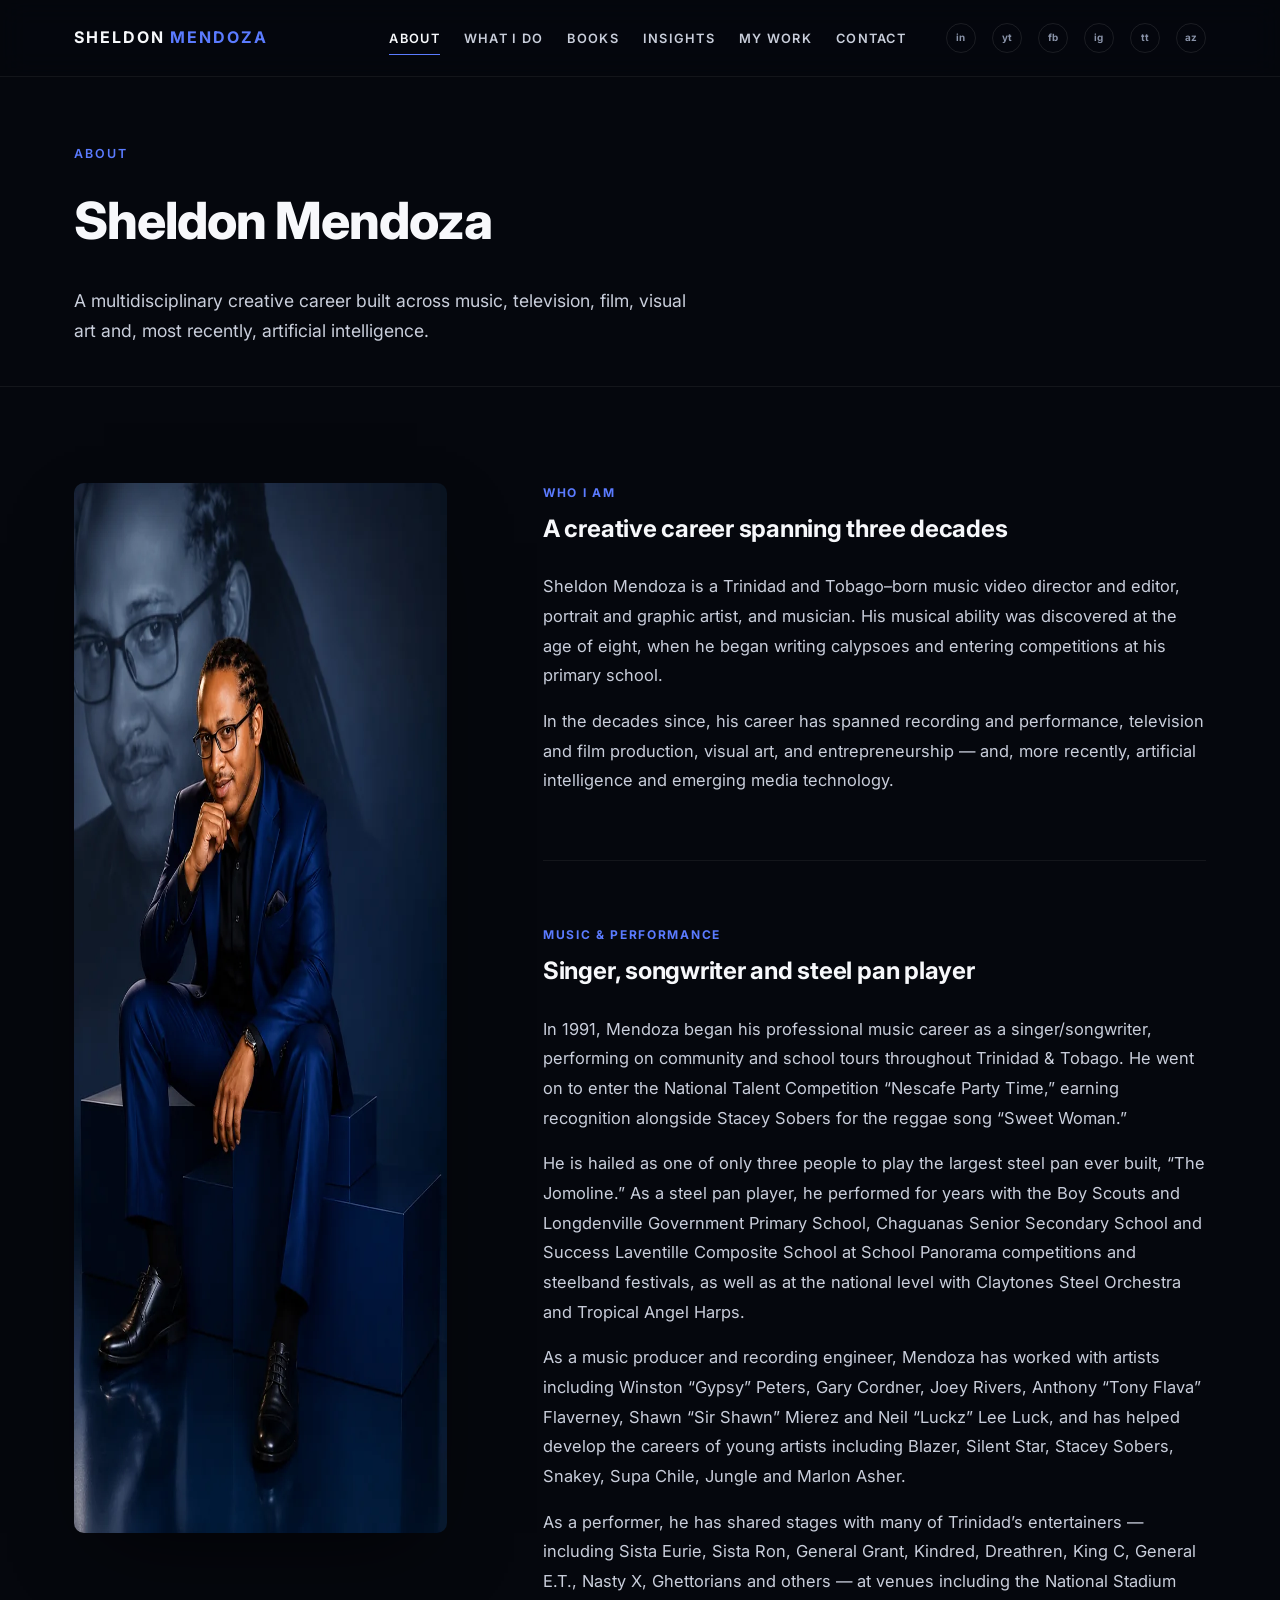
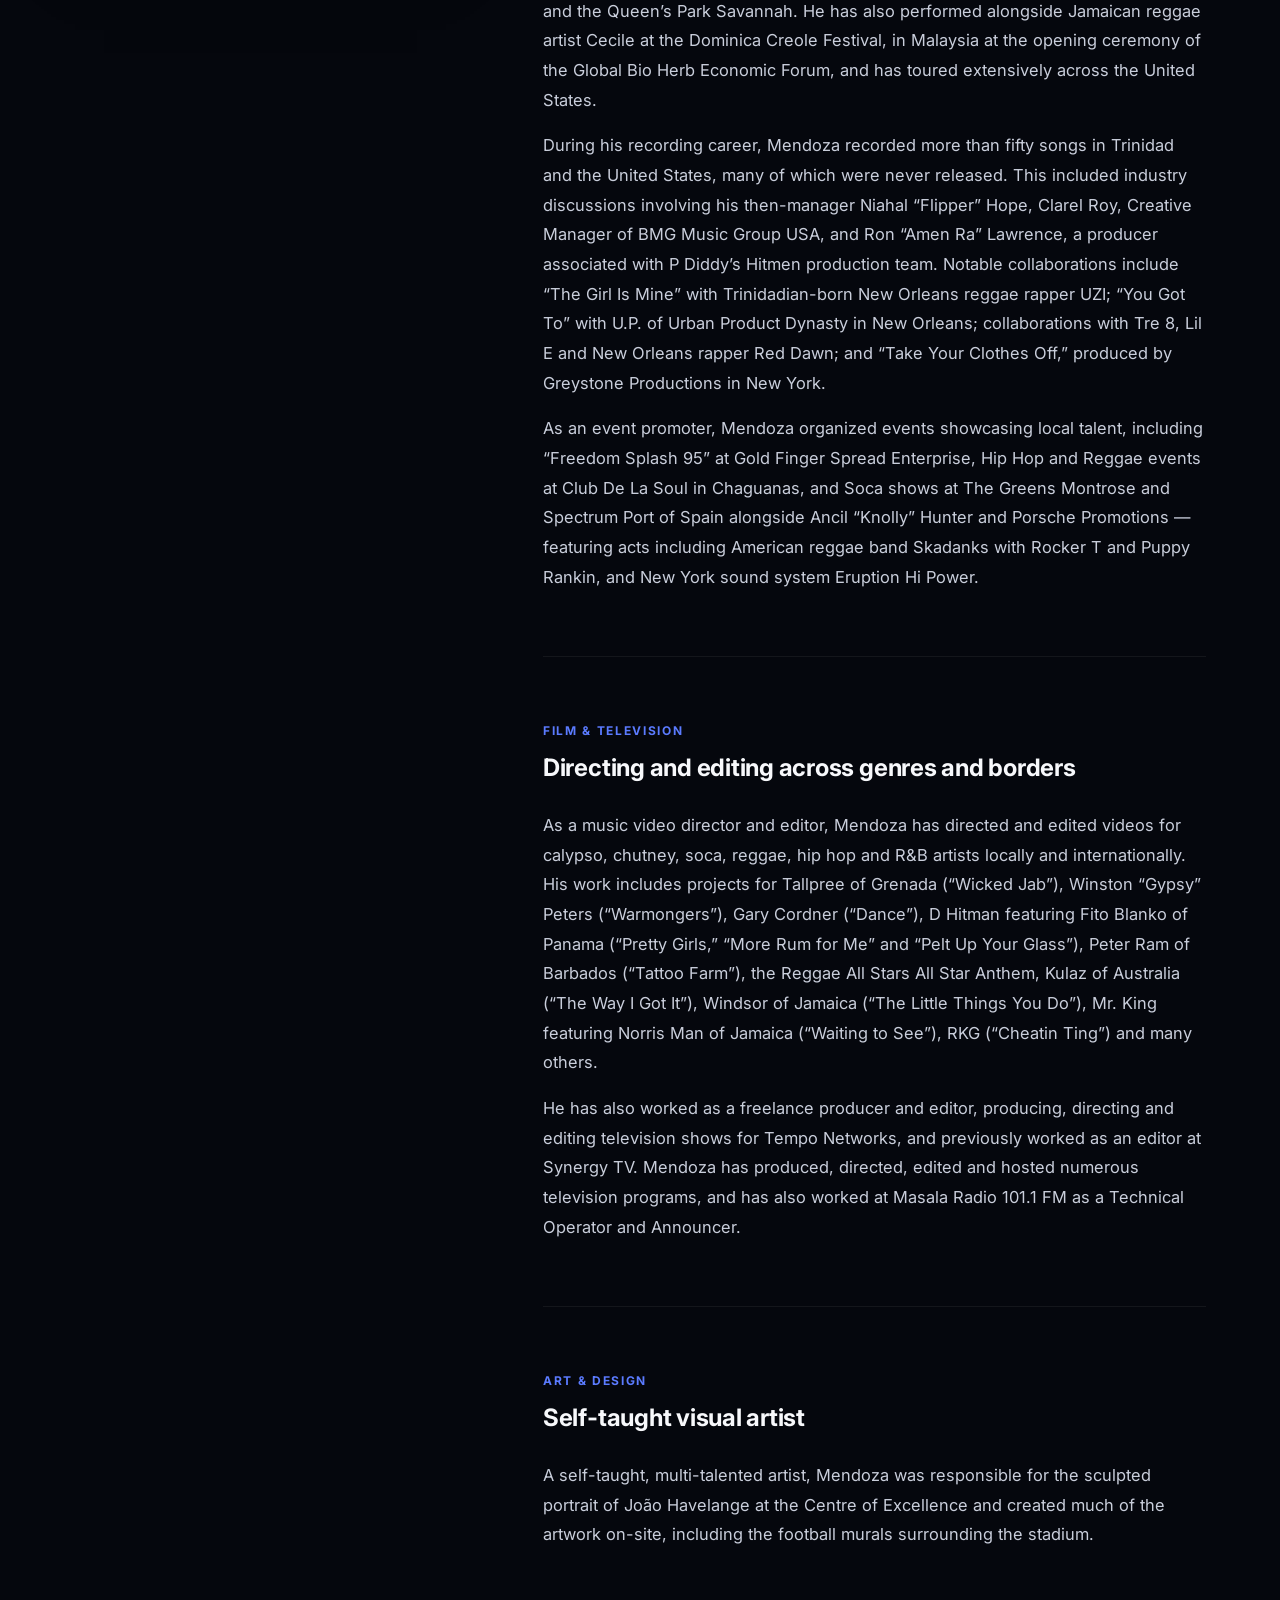
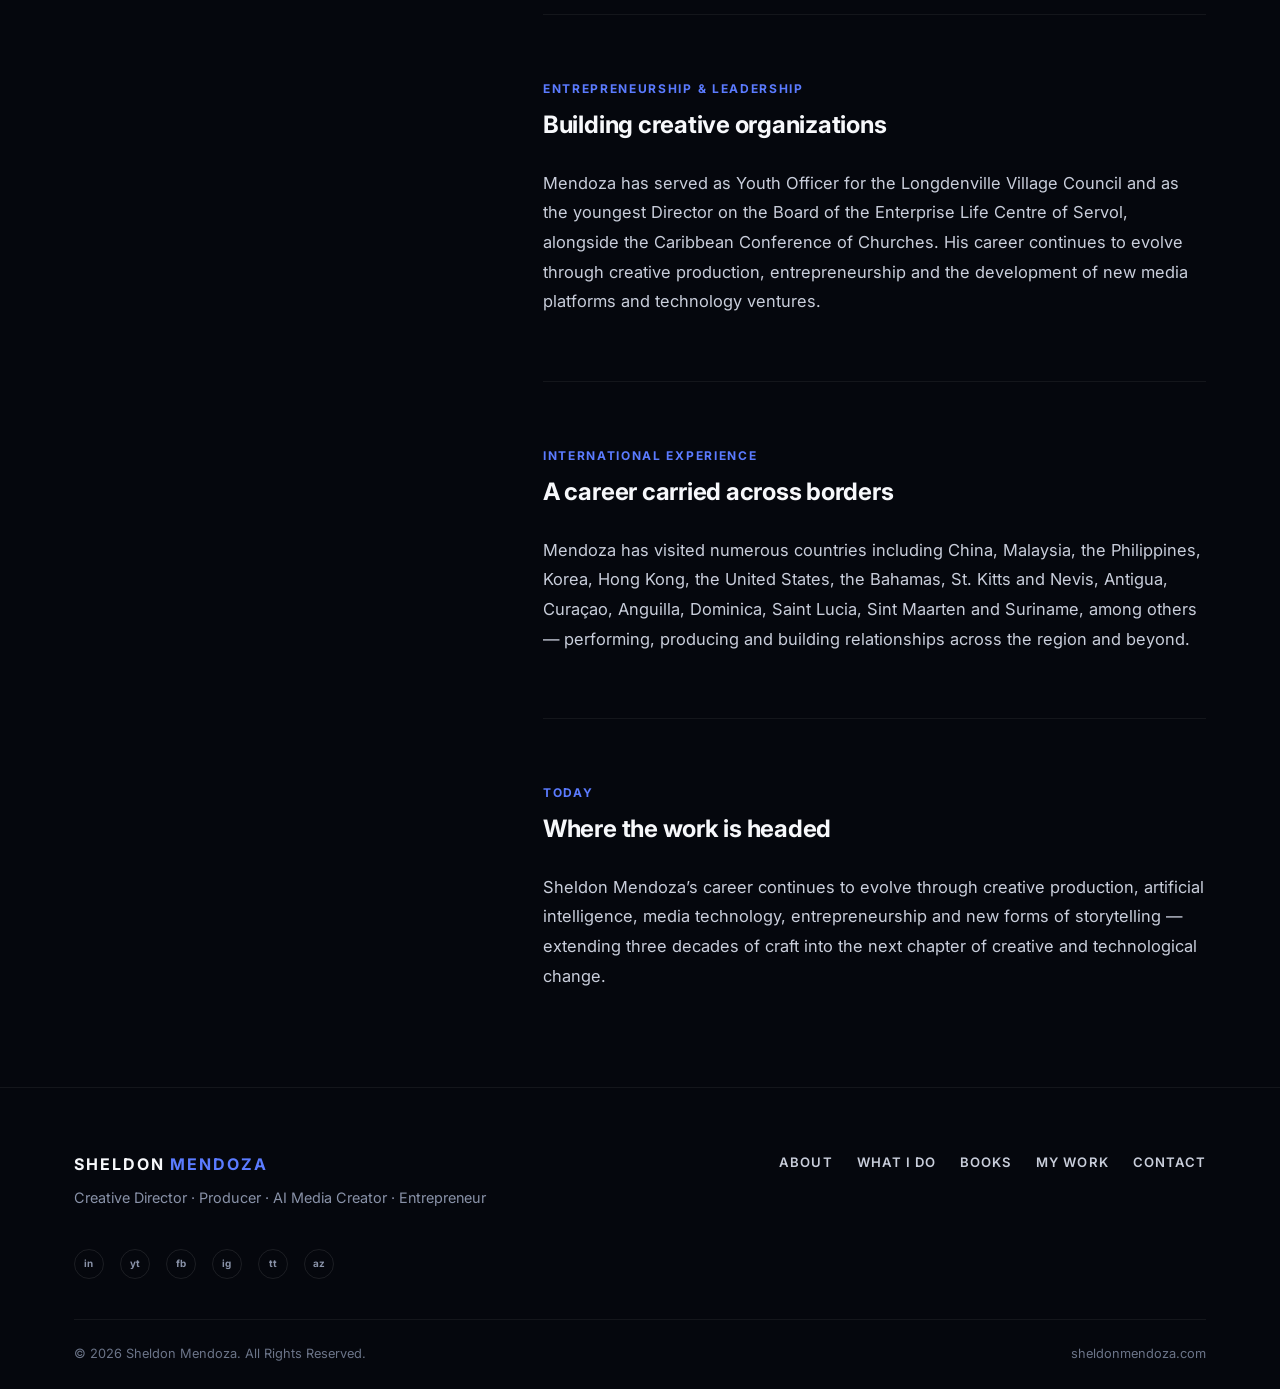
==== commit 13c86440: "Add files via upload" ====
--- a/about/index.html
+++ b/about/index.html
@@ -5,15 +5,15 @@
 <meta name="viewport" content="width=device-width, initial-scale=1.0">
 <title>About Sheldon Mendoza | Creative Director & Producer</title>
 <meta name="description" content="The story of Sheldon Mendoza — three decades across music, television, film, visual art, entrepreneurship and AI-driven media production.">
-<link rel="canonical" href="https://sheldonmendoza.com/about/">
+<link rel="canonical" href="https://www.sheldonmendoza.com/about/">
 
 <!-- Open Graph -->
 <meta property="og:type" content="website">
 <meta property="og:site_name" content="Sheldon Mendoza">
 <meta property="og:title" content="About Sheldon Mendoza | Creative Director & Producer">
 <meta property="og:description" content="The story of Sheldon Mendoza — three decades across music, television, film, visual art, entrepreneurship and AI-driven media production.">
-<meta property="og:url" content="https://sheldonmendoza.com/about/">
-<meta property="og:image" content="https://sheldonmendoza.com/images/og-image.jpg">
+<meta property="og:url" content="https://www.sheldonmendoza.com/about/">
+<meta property="og:image" content="https://www.sheldonmendoza.com/images/social-share.jpg">
 <meta property="og:image:width" content="1200">
 <meta property="og:image:height" content="630">
 
@@ -21,7 +21,7 @@
 <meta name="twitter:card" content="summary_large_image">
 <meta name="twitter:title" content="About Sheldon Mendoza | Creative Director & Producer">
 <meta name="twitter:description" content="The story of Sheldon Mendoza — three decades across music, television, film, visual art, entrepreneurship and AI-driven media production.">
-<meta name="twitter:image" content="https://sheldonmendoza.com/images/og-image.jpg">
+<meta name="twitter:image" content="https://www.sheldonmendoza.com/images/social-share.jpg">
 
 <!-- Icons -->
 <link rel="icon" href="/favicon.ico" sizes="any">
@@ -45,7 +45,7 @@
     <div class="container">
       <a href="/" class="brand">SHELDON <span>MENDOZA</span></a>
       <nav class="main-nav" id="primary-nav" aria-label="Primary">
-        <ul class="nav-links"><li><a href="/about/" aria-current="page">About</a></li><li><a href="/what-i-do/">What I Do</a></li><li><a href="/books/">Books</a></li><li><a href="/my-work/">My Work</a></li><li><a href="/contact/">Contact</a></li></ul>
+        <ul class="nav-links"><li><a href="/about/" aria-current="page">About</a></li><li><a href="/what-i-do/">What I Do</a></li><li><a href="/books/">Books</a></li><li><a href="/insights/">Insights</a></li><li><a href="/my-work/">My Work</a></li><li><a href="/contact/">Contact</a></li></ul>
         <div class="nav-social" aria-label="Social links"><a href="https://www.linkedin.com/in/sheldon-mendoza-5367085/" class="icon-badge" target="_blank" rel="noopener noreferrer" aria-label="LinkedIn (opens in new tab)">in</a><a href="https://www.youtube.com/sheldonmendoza" class="icon-badge" target="_blank" rel="noopener noreferrer" aria-label="YouTube (opens in new tab)">yt</a><a href="https://www.facebook.com/sheldonmendoza" class="icon-badge" target="_blank" rel="noopener noreferrer" aria-label="Facebook (opens in new tab)">fb</a><a href="https://www.instagram.com/sheldon_mendoza" class="icon-badge" target="_blank" rel="noopener noreferrer" aria-label="Instagram (opens in new tab)">ig</a><a href="https://www.tiktok.com/@1sheldonmendoza" class="icon-badge" target="_blank" rel="noopener noreferrer" aria-label="TikTok (opens in new tab)">tt</a><a href="https://www.amazon.com/author/sheldonmendoza" class="icon-badge" target="_blank" rel="noopener noreferrer" aria-label="Amazon Author Page (opens in new tab)">az</a></div>
       </nav>
       <button class="nav-toggle" aria-label="Toggle menu" aria-expanded="false" aria-controls="primary-nav">
--- a/css/styles.css
+++ b/css/styles.css
@@ -589,6 +589,31 @@
   margin-top: var(--space-4);
 }
 
+/* ---------- Featured Video ---------- */
+.video-embed-wrap {
+  margin-top: var(--space-4);
+  max-width: 860px;
+}
+
+.video-embed {
+  position: relative;
+  width: 100%;
+  padding-top: 56.25%; /* 16:9 */
+  border-radius: var(--radius-md);
+  overflow: hidden;
+  background: var(--navy-800);
+  box-shadow: 0 20px 50px -20px rgba(0, 0, 0, 0.6);
+}
+
+.video-embed iframe {
+  position: absolute;
+  inset: 0;
+  width: 100%;
+  height: 100%;
+  border: 0;
+  display: block;
+}
+
 /* ---------- Books ---------- */
 .books-grid {
   margin-top: var(--space-4);
@@ -928,6 +953,98 @@
   max-width: 60ch;
 }
 
+/* ---------- Insights ---------- */
+.insights-grid {
+  margin-top: var(--space-5);
+  display: grid;
+  grid-template-columns: repeat(2, minmax(0, 1fr));
+  gap: 1px;
+  background: var(--border-soft);
+  border: 1px solid var(--border-soft);
+  border-radius: var(--radius-md);
+  overflow: hidden;
+}
+
+.insight-card {
+  display: flex;
+  flex-direction: column;
+  min-width: 0;
+  padding: var(--space-4);
+  background: var(--navy-950);
+  transition: background 0.3s var(--ease);
+}
+
+.insight-card:hover { background: var(--navy-900); }
+
+.insight-category,
+.article-category,
+.article-date {
+  font-size: 0.78rem;
+  font-weight: 600;
+  letter-spacing: 0.12em;
+  text-transform: uppercase;
+}
+
+.insight-category,
+.article-category { color: var(--blue-400); }
+
+.insight-card h2 {
+  margin-top: var(--space-2);
+  font-size: clamp(1.25rem, 2.2vw, 1.65rem);
+  line-height: 1.25;
+  letter-spacing: -0.02em;
+}
+
+.insight-card p {
+  margin-top: var(--space-2);
+  color: var(--white-dim);
+  line-height: 1.7;
+}
+
+.insight-meta {
+  display: flex;
+  align-items: center;
+  justify-content: space-between;
+  gap: var(--space-2);
+  margin-top: auto;
+  padding-top: var(--space-4);
+}
+
+.insight-meta time,
+.article-date { color: var(--gray-400); }
+
+.article-header {
+  max-width: 820px;
+}
+
+.article-header h1 {
+  margin-top: var(--space-2);
+  font-size: clamp(2.2rem, 5vw, 4.2rem);
+  line-height: 1.08;
+  letter-spacing: -0.04em;
+}
+
+.article-header .article-date { display: block; margin-top: var(--space-3); }
+
+.article-content {
+  max-width: 720px;
+  color: var(--white-dim);
+  font-size: 1.08rem;
+  line-height: 1.85;
+}
+
+.article-content p + p { margin-top: var(--space-3); }
+
+.article-content h2 {
+  margin-top: var(--space-5);
+  color: var(--white);
+  font-size: clamp(1.5rem, 3vw, 2.1rem);
+  line-height: 1.25;
+  letter-spacing: -0.02em;
+}
+
+.article-back { margin-bottom: var(--space-4); }
+
 /* ---------- Footer ---------- */
 .site-footer {
   border-top: 1px solid var(--border-softer);
@@ -1085,9 +1202,11 @@
   .contact-page .contact-methods {
     grid-template-columns: 1fr;
   }
-}
-
-@media (max-width: 720px) {
+
+  .insights-grid { grid-template-columns: 1fr; }
+}
+
+@media (max-width: 900px) {
   .main-nav {
     position: fixed;
     top: 76px;
@@ -1123,7 +1242,9 @@
   .nav-toggle {
     display: inline-flex;
   }
-
+}
+
+@media (max-width: 720px) {
   .books-grid {
     grid-template-columns: repeat(2, 1fr);
     gap: var(--space-2);
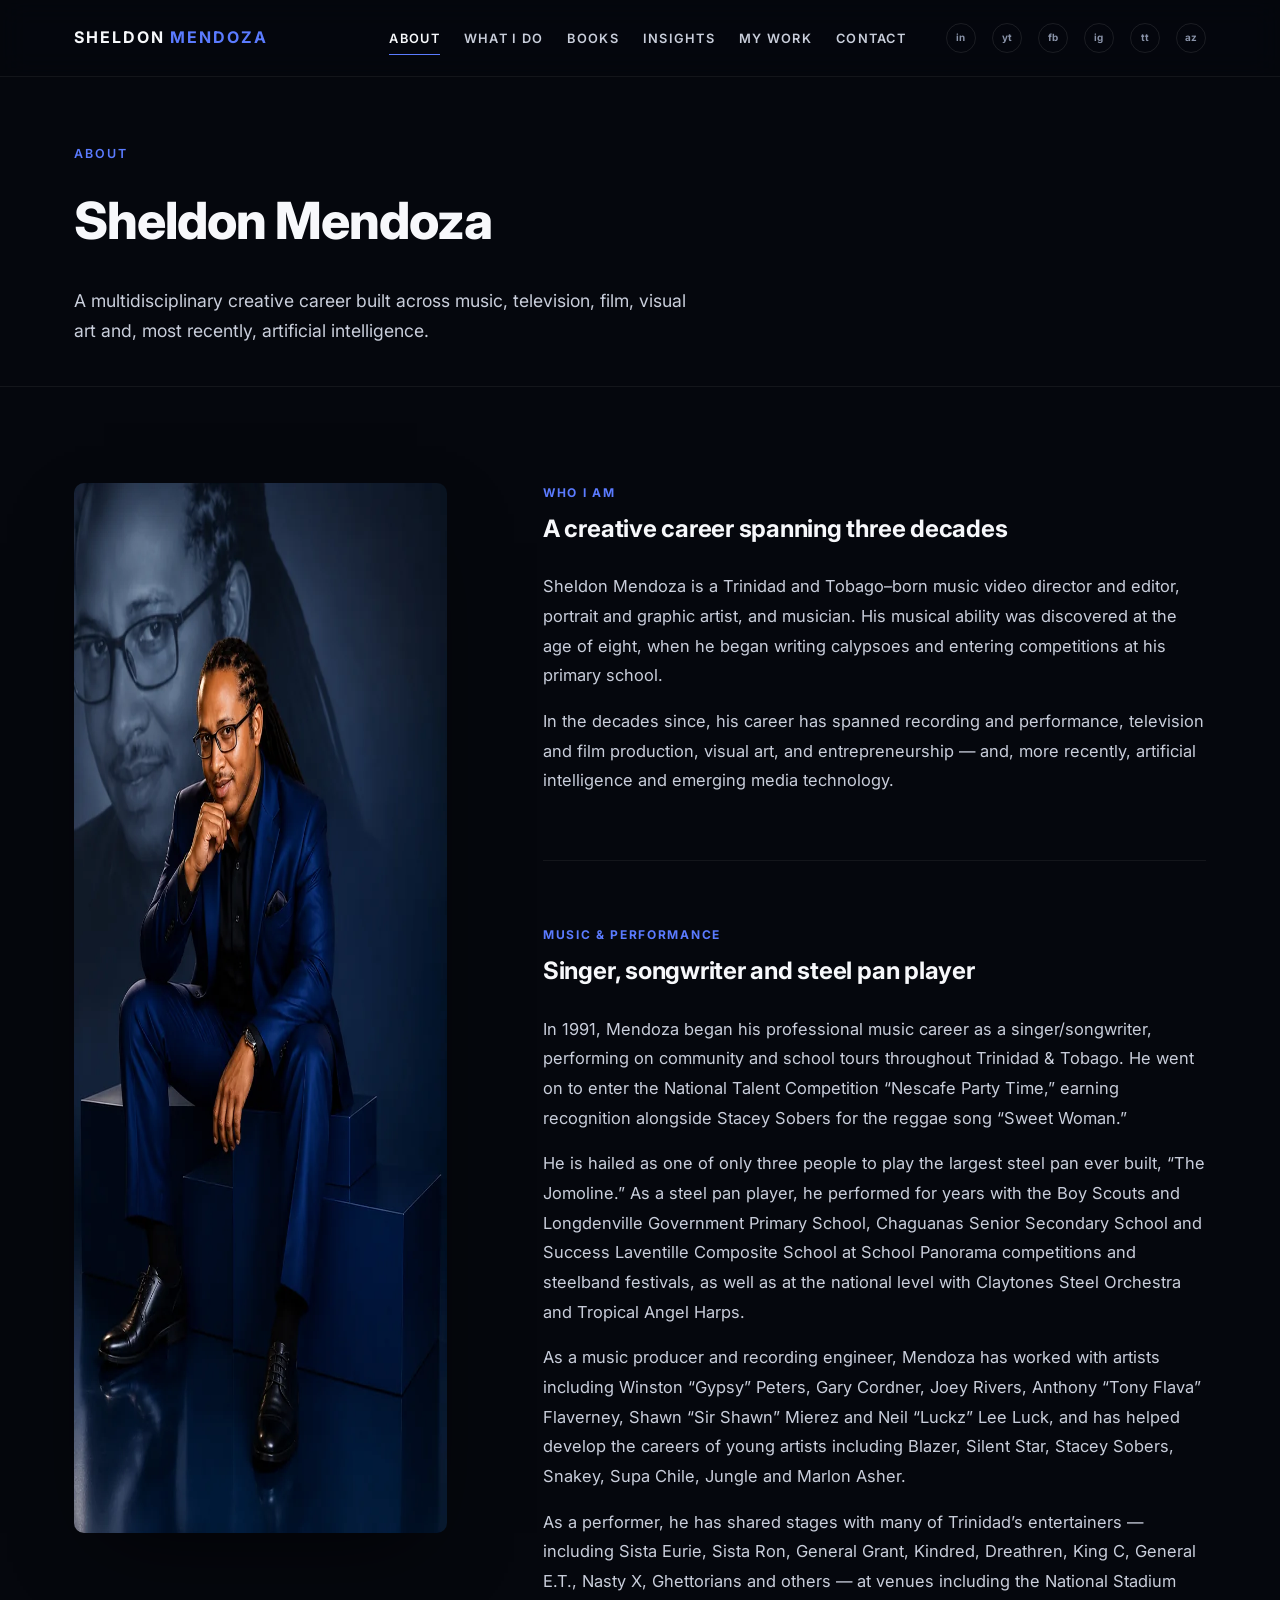
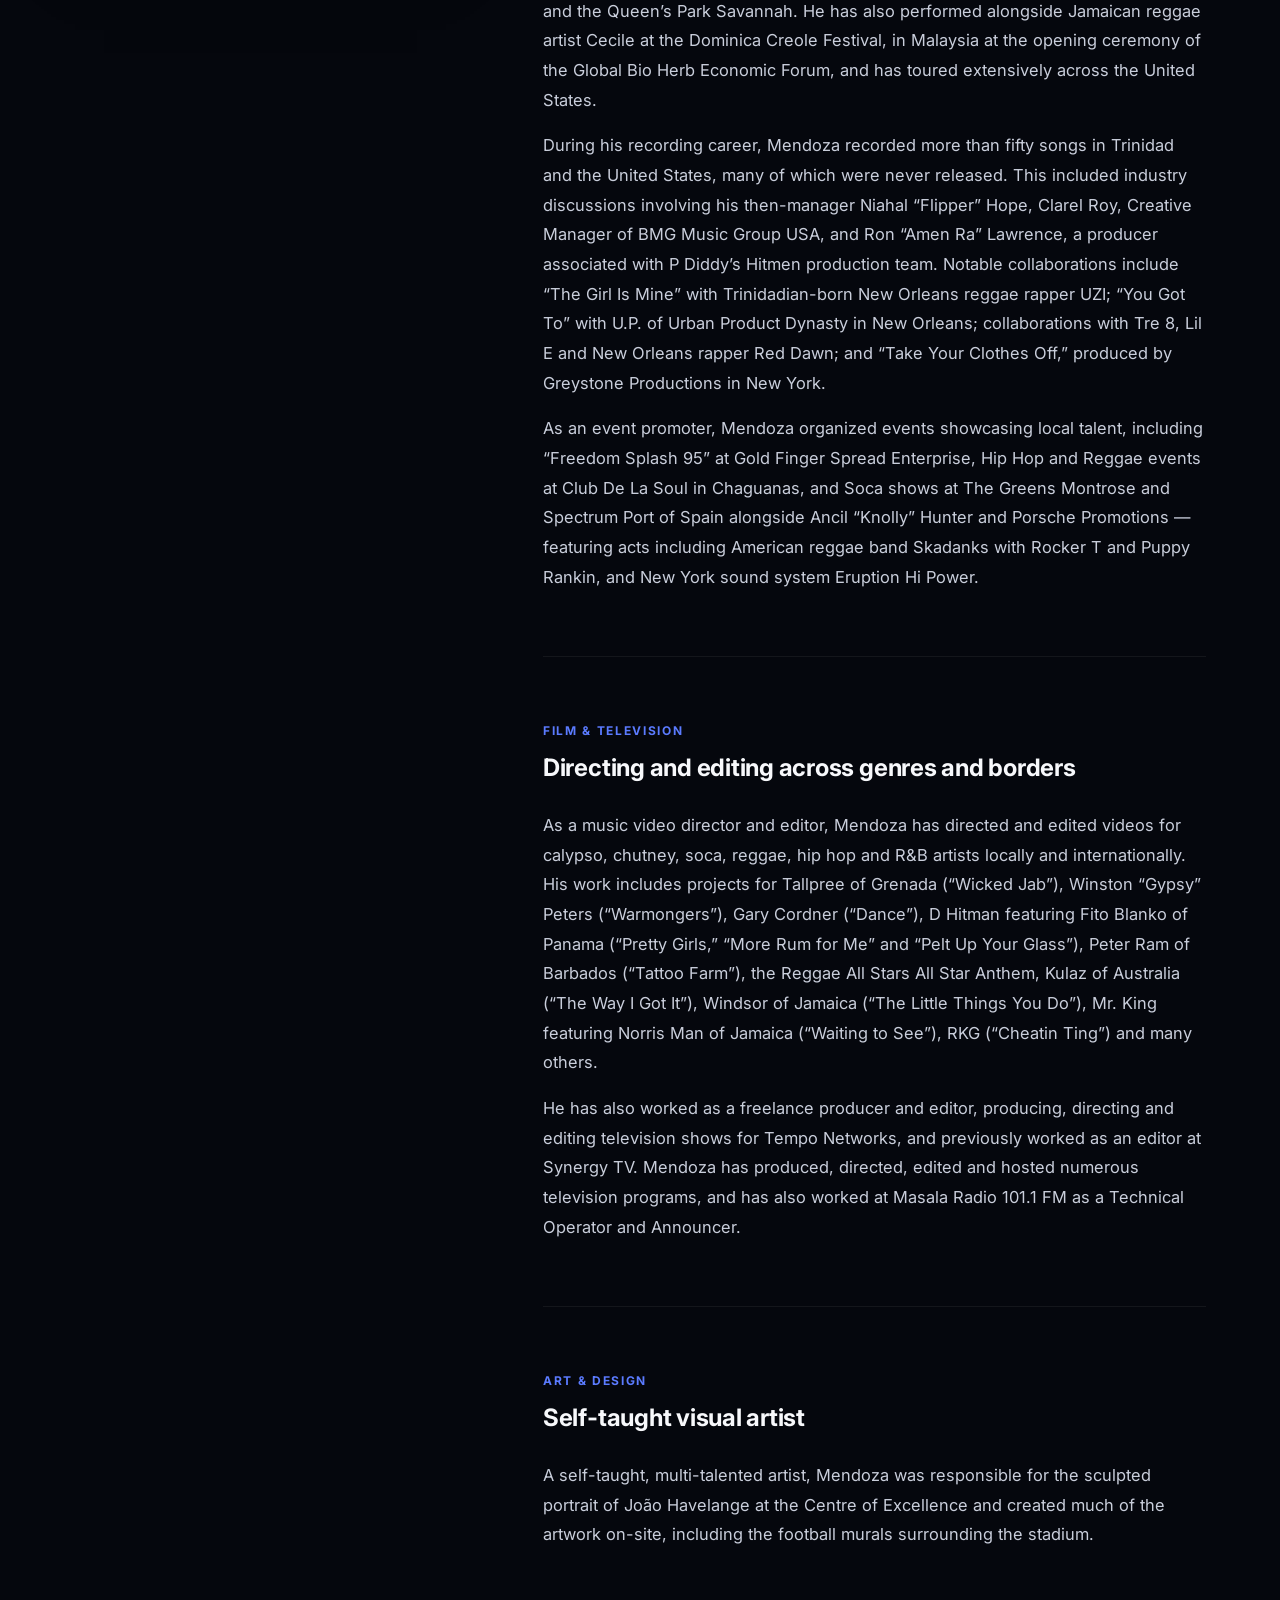
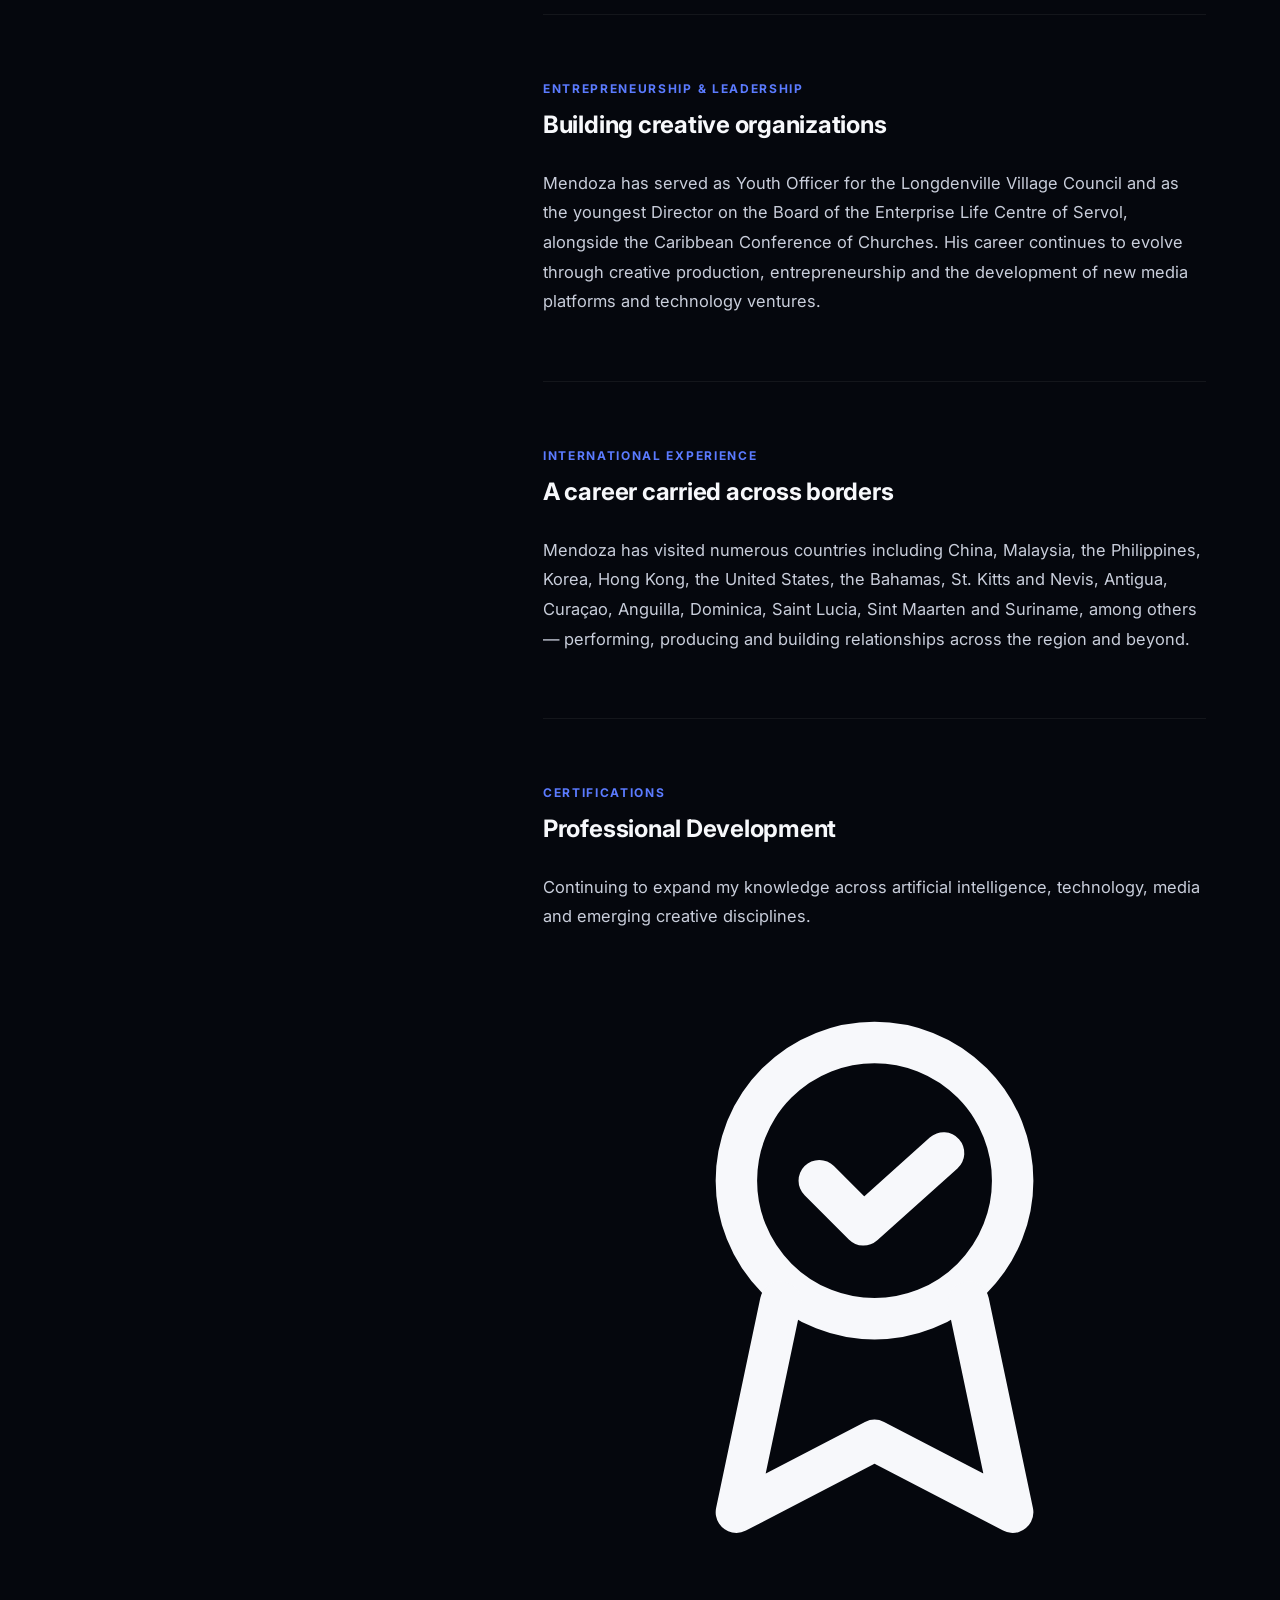
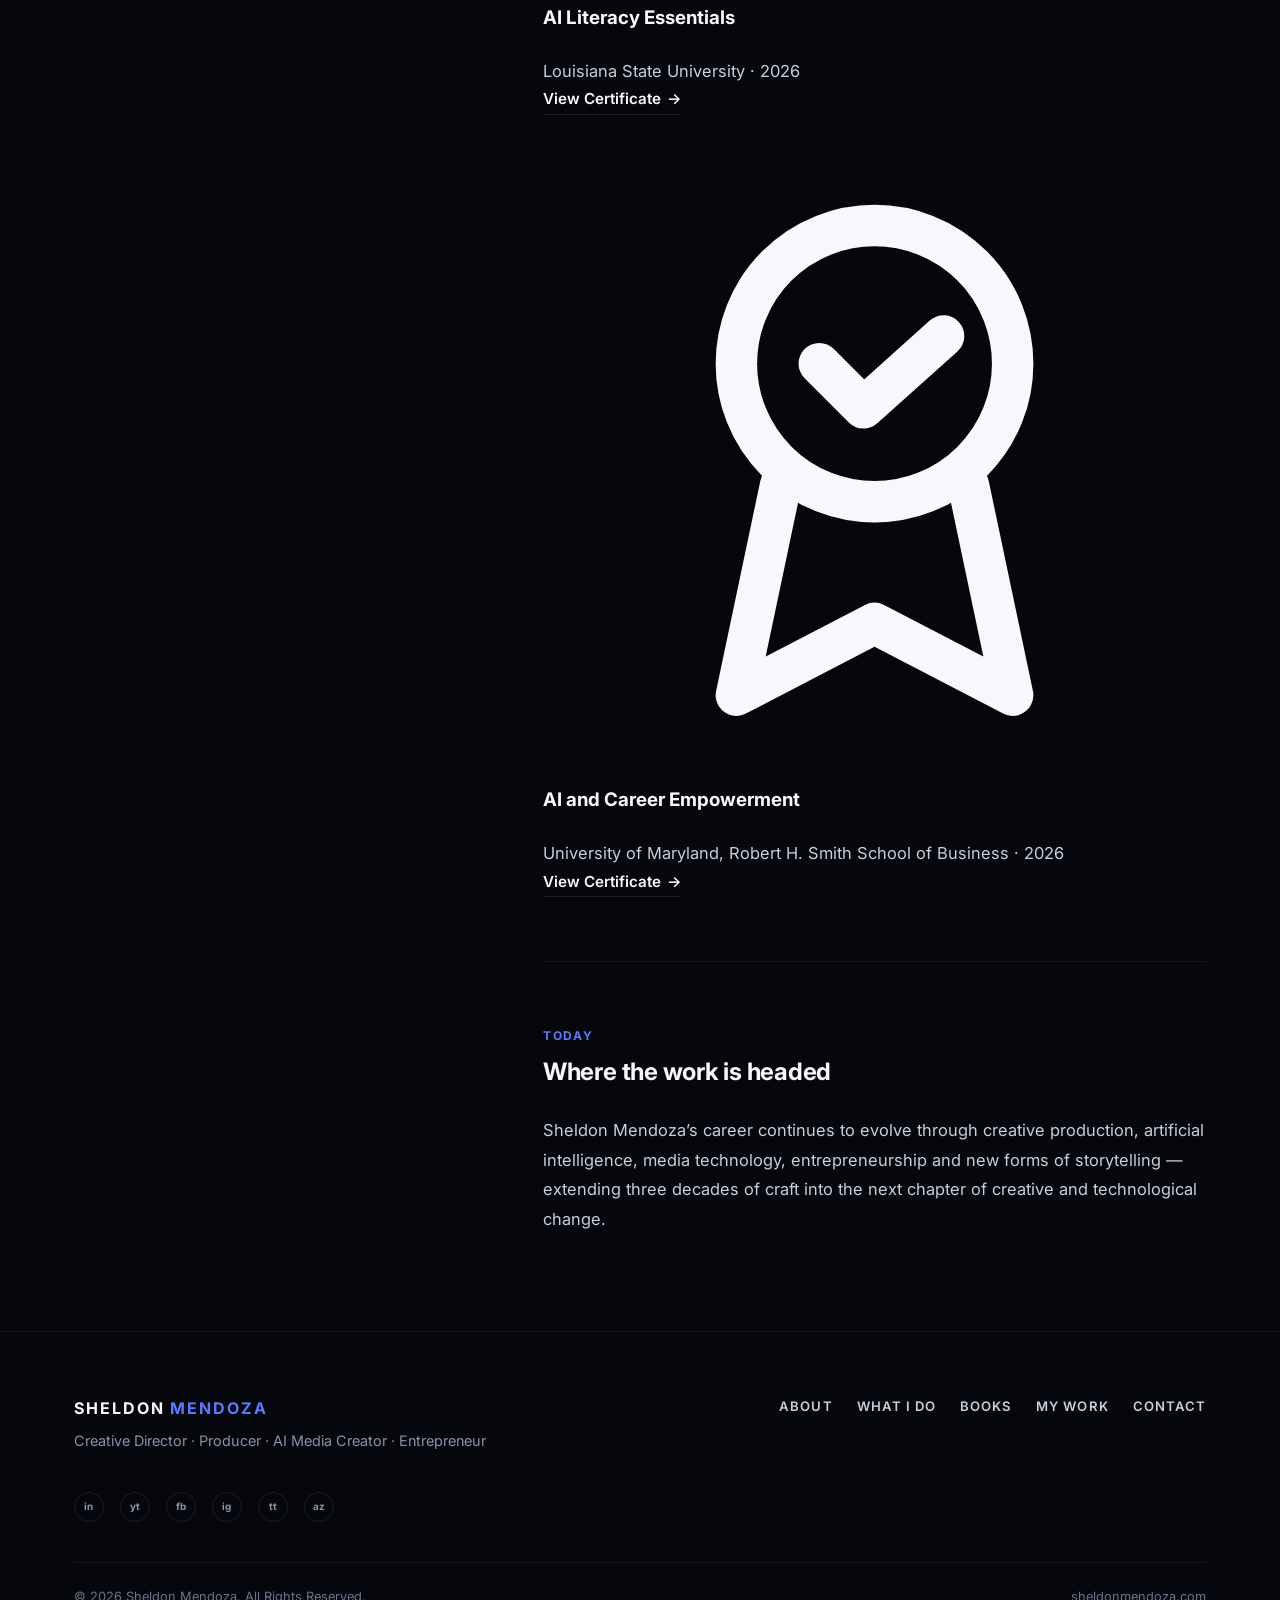
==== commit a3d6b7d0: "Add professional development certificates to About" ====
--- a/about/index.html
+++ b/about/index.html
@@ -214,6 +214,46 @@
             </p>
           </div>
 
+          <!-- Professional development: to add a certificate later, copy one
+               <li class="cert-item"> block below and update the title, the
+               institution/year line and the href. Supported file types:
+               .pdf, .png, .jpg, .jpeg. Keep files in /certificates/. -->
+          <div class="bio-block">
+            <span class="kicker">Certifications</span>
+            <h2>Professional Development</h2>
+            <p>
+              Continuing to expand my knowledge across artificial intelligence,
+              technology, media and emerging creative disciplines.
+            </p>
+
+            <ul class="cert-list">
+              <li class="cert-item">
+                <svg class="cert-icon" viewBox="0 0 24 24" fill="none" stroke="currentColor" stroke-width="1.5" stroke-linecap="round" stroke-linejoin="round" aria-hidden="true" focusable="false">
+                  <circle cx="12" cy="9" r="5"></circle>
+                  <path d="M8.6 13.4 7 21l5-2.6L17 21l-1.6-7.6"></path>
+                  <path d="m10 9 1.6 1.6L14.5 8"></path>
+                </svg>
+                <div class="cert-text">
+                  <h3>AI Literacy Essentials</h3>
+                  <p class="cert-meta">Louisiana State University &middot; 2026</p>
+                </div>
+                <a class="text-link" href="/certificates/Lousiana%20State%20University%20Certificate_of_Completion.pdf" target="_blank" rel="noopener noreferrer" aria-label="View certificate: AI Literacy Essentials, Louisiana State University (PDF, opens in new tab)">View Certificate <span aria-hidden="true">&rarr;</span></a>
+              </li>
+              <li class="cert-item">
+                <svg class="cert-icon" viewBox="0 0 24 24" fill="none" stroke="currentColor" stroke-width="1.5" stroke-linecap="round" stroke-linejoin="round" aria-hidden="true" focusable="false">
+                  <circle cx="12" cy="9" r="5"></circle>
+                  <path d="M8.6 13.4 7 21l5-2.6L17 21l-1.6-7.6"></path>
+                  <path d="m10 9 1.6 1.6L14.5 8"></path>
+                </svg>
+                <div class="cert-text">
+                  <h3>AI and Career Empowerment</h3>
+                  <p class="cert-meta">University of Maryland, Robert H. Smith School of Business &middot; 2026</p>
+                </div>
+                <a class="text-link" href="/certificates/ai-and-career-empowerment-sheldon-mendoza.pdf" target="_blank" rel="noopener noreferrer" aria-label="View certificate: AI and Career Empowerment, University of Maryland (PDF, opens in new tab)">View Certificate <span aria-hidden="true">&rarr;</span></a>
+              </li>
+            </ul>
+          </div>
+
           <div class="bio-block">
             <span class="kicker">Today</span>
             <h2>Where the work is headed</h2>
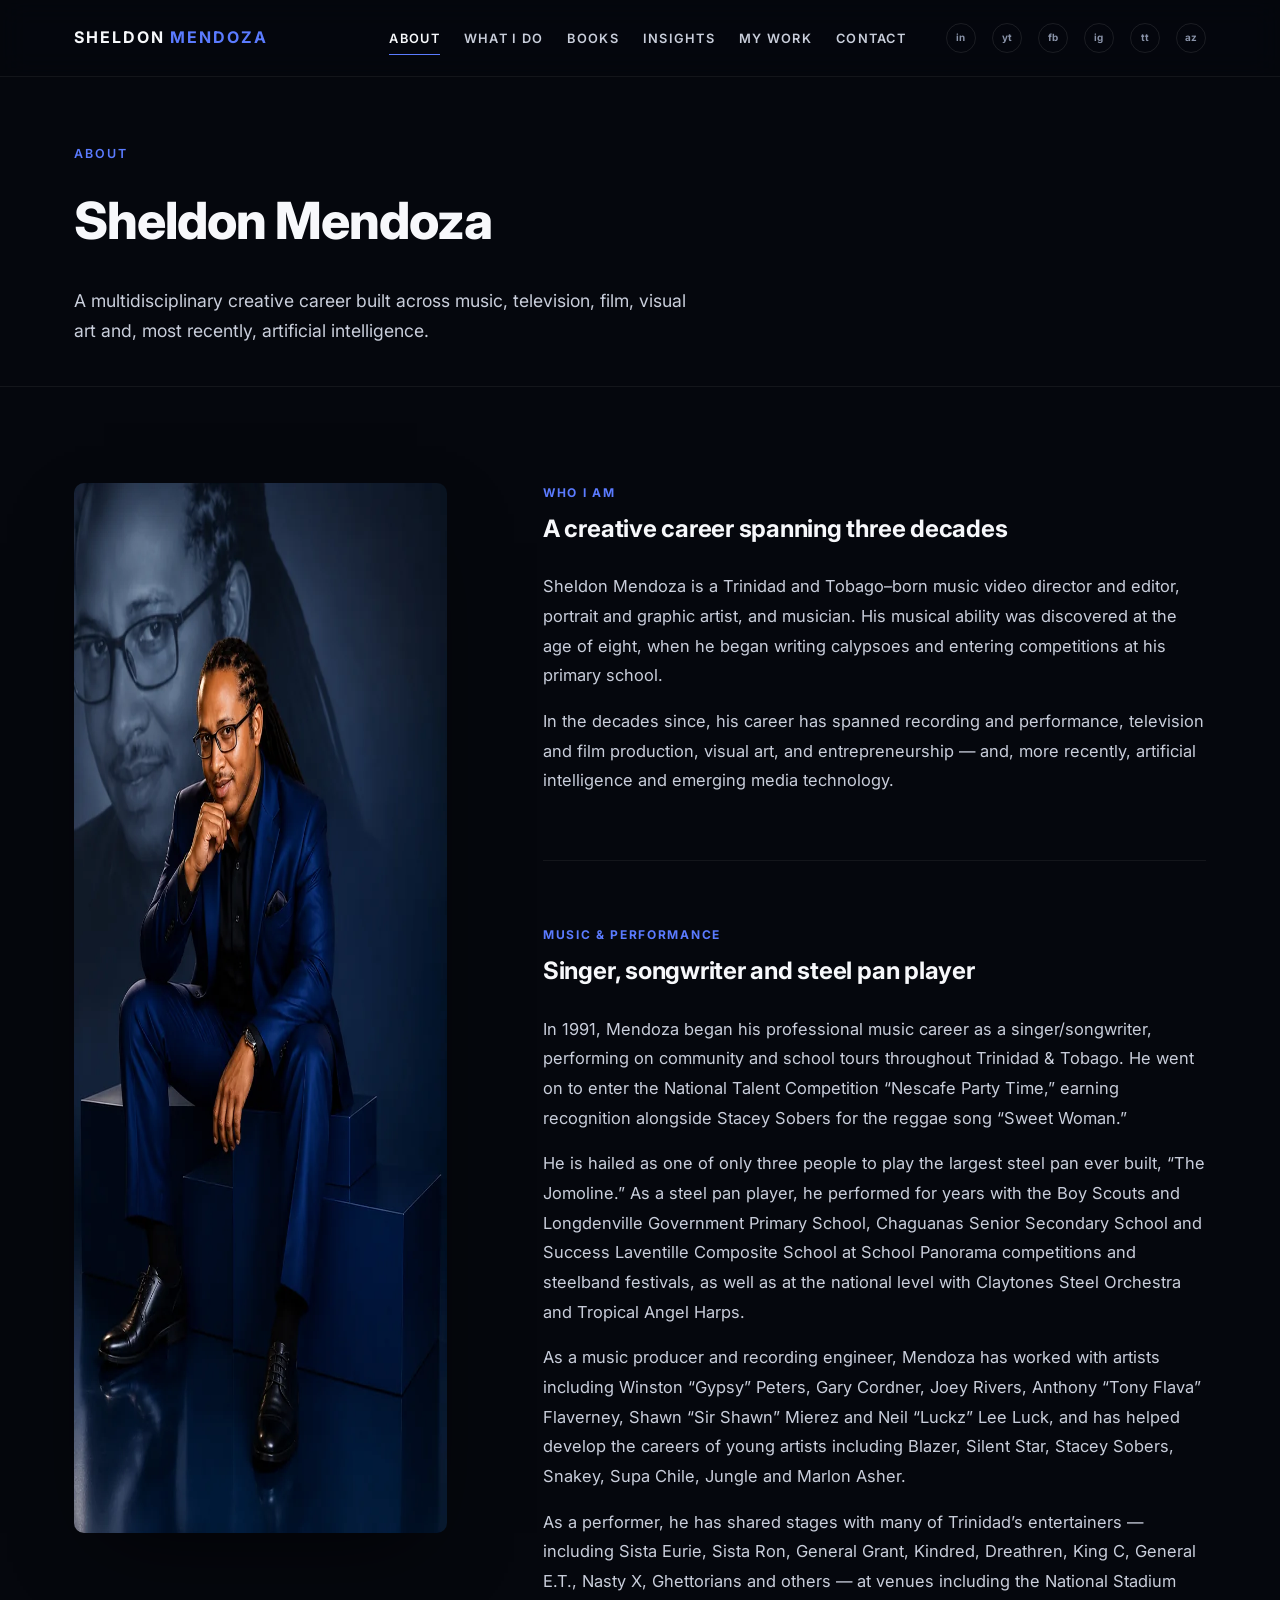
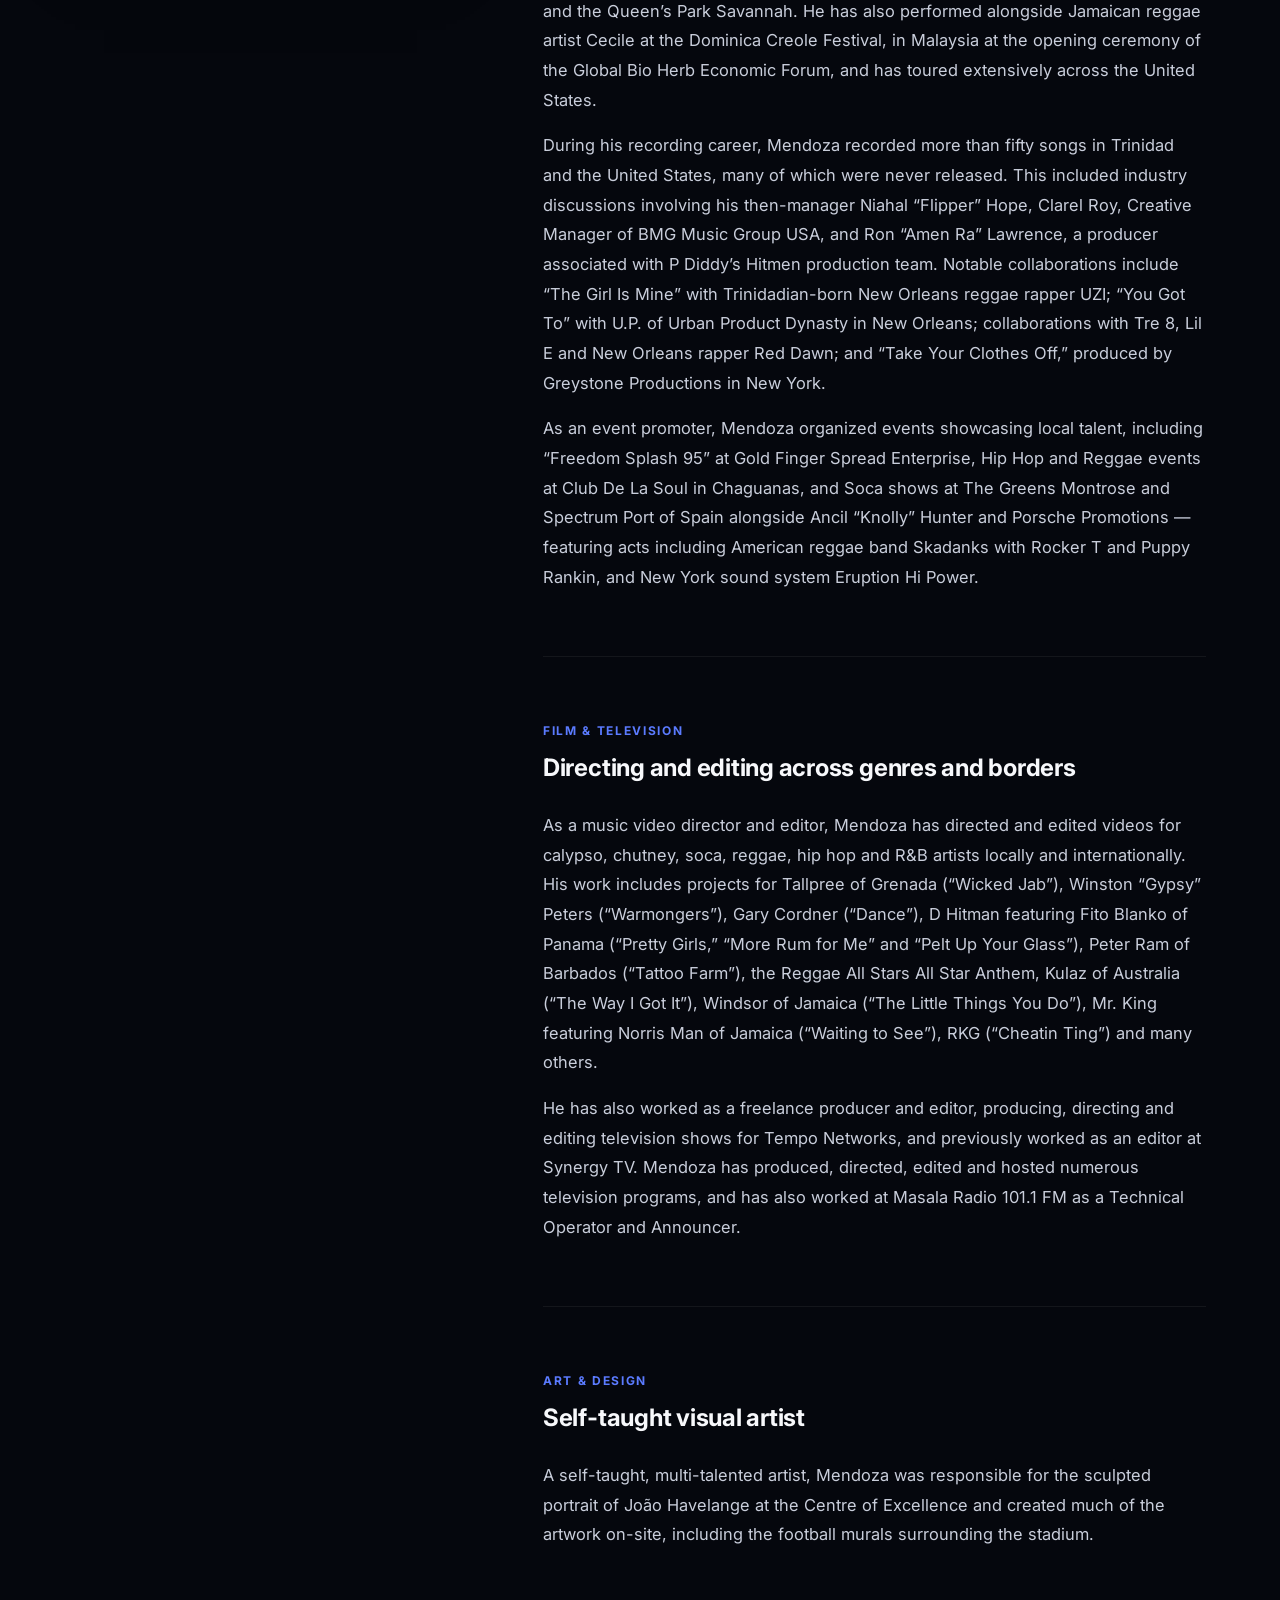
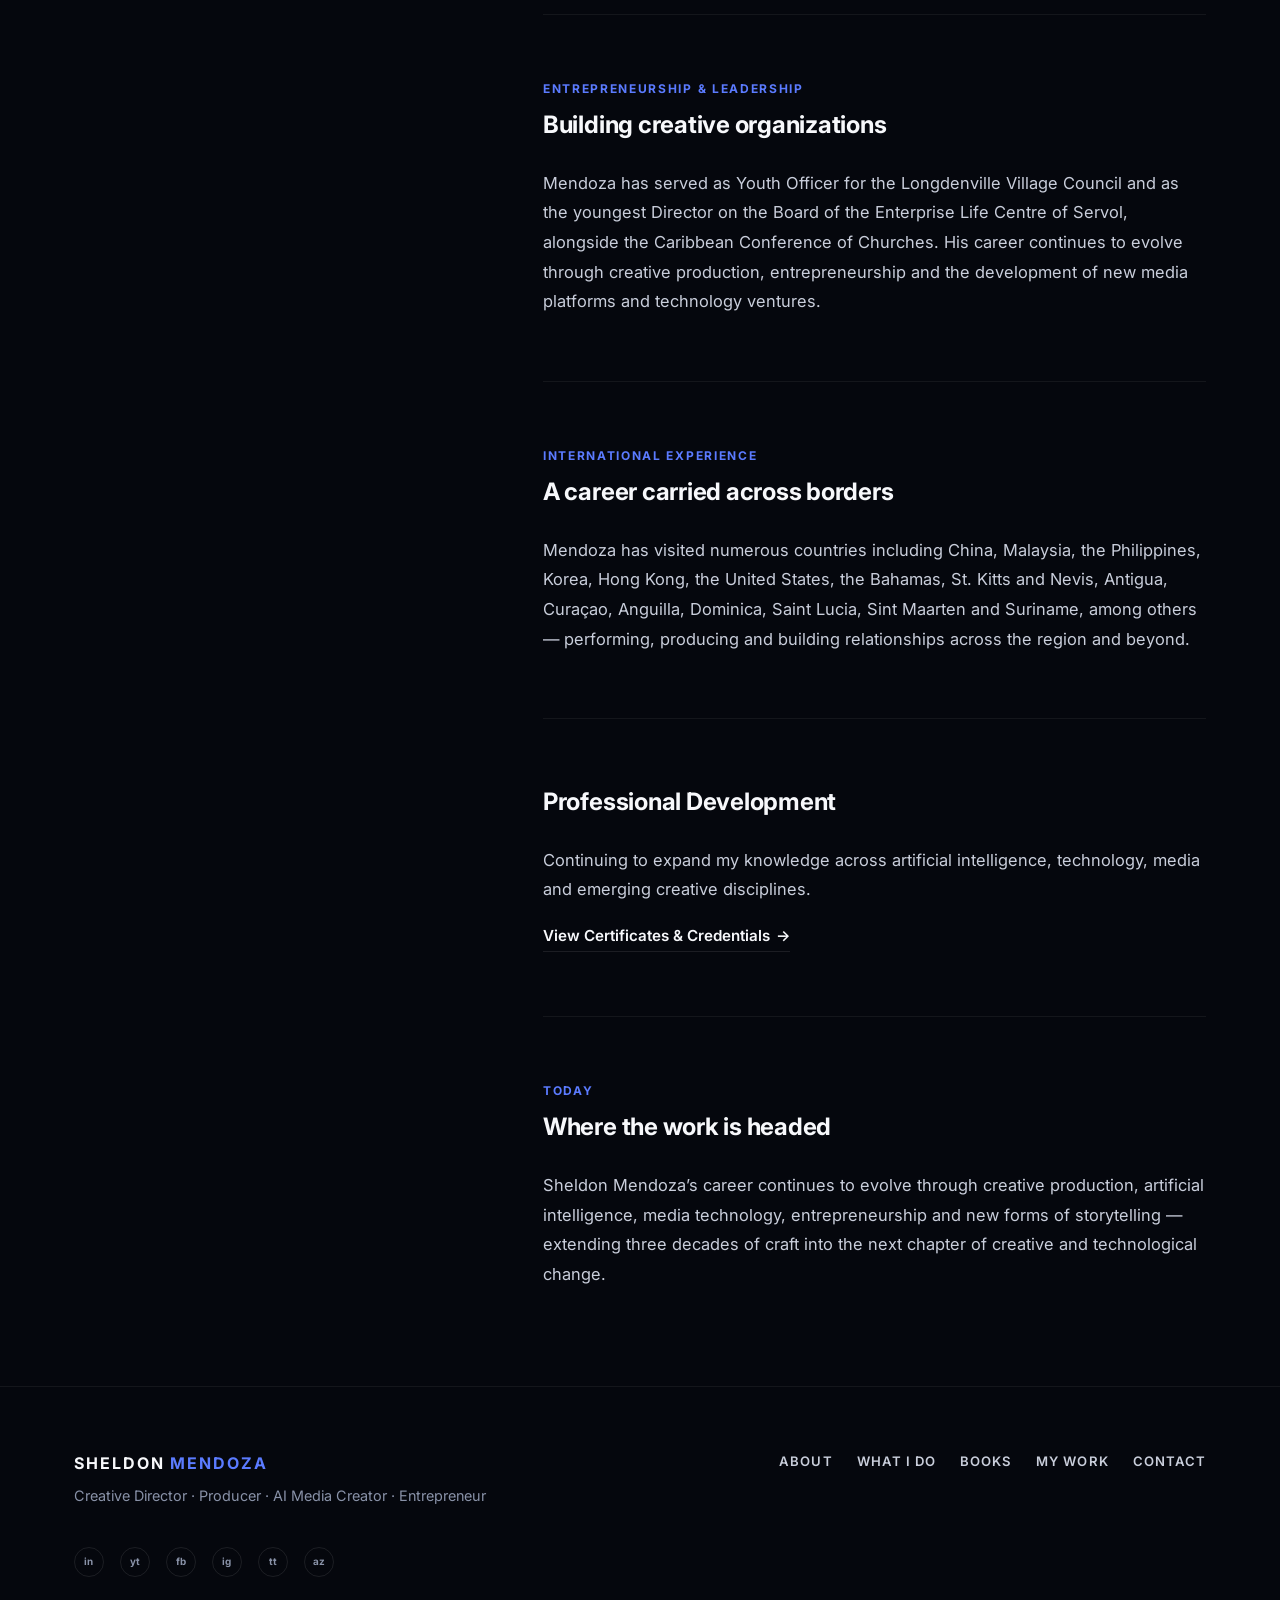
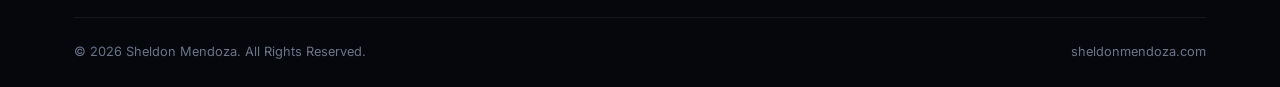
==== commit 0a66dcdd: "Create professional development credentials page" ====
--- a/about/index.html
+++ b/about/index.html
@@ -214,44 +214,15 @@
             </p>
           </div>
 
-          <!-- Professional development: to add a certificate later, copy one
-               <li class="cert-item"> block below and update the title, the
-               institution/year line and the href. Supported file types:
-               .pdf, .png, .jpg, .jpeg. Keep files in /certificates/. -->
-          <div class="bio-block">
-            <span class="kicker">Certifications</span>
+          <div class="bio-block">
             <h2>Professional Development</h2>
             <p>
               Continuing to expand my knowledge across artificial intelligence,
               technology, media and emerging creative disciplines.
             </p>
-
-            <ul class="cert-list">
-              <li class="cert-item">
-                <svg class="cert-icon" viewBox="0 0 24 24" fill="none" stroke="currentColor" stroke-width="1.5" stroke-linecap="round" stroke-linejoin="round" aria-hidden="true" focusable="false">
-                  <circle cx="12" cy="9" r="5"></circle>
-                  <path d="M8.6 13.4 7 21l5-2.6L17 21l-1.6-7.6"></path>
-                  <path d="m10 9 1.6 1.6L14.5 8"></path>
-                </svg>
-                <div class="cert-text">
-                  <h3>AI Literacy Essentials</h3>
-                  <p class="cert-meta">Louisiana State University &middot; 2026</p>
-                </div>
-                <a class="text-link" href="/certificates/Lousiana%20State%20University%20Certificate_of_Completion.pdf" target="_blank" rel="noopener noreferrer" aria-label="View certificate: AI Literacy Essentials, Louisiana State University (PDF, opens in new tab)">View Certificate <span aria-hidden="true">&rarr;</span></a>
-              </li>
-              <li class="cert-item">
-                <svg class="cert-icon" viewBox="0 0 24 24" fill="none" stroke="currentColor" stroke-width="1.5" stroke-linecap="round" stroke-linejoin="round" aria-hidden="true" focusable="false">
-                  <circle cx="12" cy="9" r="5"></circle>
-                  <path d="M8.6 13.4 7 21l5-2.6L17 21l-1.6-7.6"></path>
-                  <path d="m10 9 1.6 1.6L14.5 8"></path>
-                </svg>
-                <div class="cert-text">
-                  <h3>AI and Career Empowerment</h3>
-                  <p class="cert-meta">University of Maryland, Robert H. Smith School of Business &middot; 2026</p>
-                </div>
-                <a class="text-link" href="/certificates/ai-and-career-empowerment-sheldon-mendoza.pdf" target="_blank" rel="noopener noreferrer" aria-label="View certificate: AI and Career Empowerment, University of Maryland (PDF, opens in new tab)">View Certificate <span aria-hidden="true">&rarr;</span></a>
-              </li>
-            </ul>
+            <p>
+              <a class="text-link" href="/professional-development/">View Certificates &amp; Credentials <span aria-hidden="true">&rarr;</span></a>
+            </p>
           </div>
 
           <div class="bio-block">
--- a/css/styles.css
+++ b/css/styles.css
@@ -907,6 +907,220 @@
   margin-top: var(--space-3);
 }
 
+/* ---------- Professional development: about teaser + credentials page ---------- */
+/* To add a credential later: drop the file into /certificates/ (supports .pdf,
+   .png, .jpg, .jpeg), then copy one <article class="cred-card"> block in
+   professional-development/index.html and update the image src/alt, title,
+   organization, meta line and data attributes. No database, CMS or backend. */
+.cred-section {
+  margin-top: var(--space-5);
+}
+
+.cred-section:first-of-type {
+  margin-top: var(--space-4);
+}
+
+.cred-category {
+  display: flex;
+  align-items: center;
+  gap: var(--space-2);
+  font-size: 0.82rem;
+  font-weight: 700;
+  letter-spacing: 0.14em;
+  text-transform: uppercase;
+  color: var(--blue-400);
+  margin-bottom: var(--space-3);
+}
+
+.cred-category::after {
+  content: "";
+  flex: 1;
+  height: 1px;
+  background: var(--border-soft);
+}
+
+.cred-grid {
+  display: grid;
+  grid-template-columns: repeat(3, minmax(0, 1fr));
+  gap: var(--space-3);
+}
+
+.cred-card {
+  display: flex;
+  flex-direction: column;
+  min-width: 0;
+  border: 1px solid var(--border-soft);
+  border-radius: var(--radius-md);
+  background: var(--navy-900);
+  overflow: hidden;
+  transition: transform 0.35s var(--ease), border-color 0.3s var(--ease), box-shadow 0.35s var(--ease);
+}
+
+.cred-card:hover {
+  transform: translateY(-4px);
+  border-color: rgba(91, 123, 255, 0.35);
+  box-shadow: 0 24px 50px -20px rgba(0, 0, 0, 0.6);
+}
+
+.cred-media {
+  display: flex;
+  align-items: center;
+  justify-content: center;
+  width: 100%;
+  aspect-ratio: 4 / 3;
+  padding: var(--space-3);
+  background: var(--navy-800);
+  border: 0;
+  border-bottom: 1px solid var(--border-softer);
+  cursor: zoom-in;
+  font: inherit;
+}
+
+.cred-media img {
+  max-width: 100%;
+  max-height: 100%;
+  object-fit: contain;
+  border-radius: 3px;
+  box-shadow: 0 12px 28px -12px rgba(0, 0, 0, 0.55);
+}
+
+.cred-media:focus-visible {
+  outline: 2px solid var(--blue-400);
+  outline-offset: -2px;
+}
+
+.cred-body {
+  display: flex;
+  flex-direction: column;
+  gap: 0.35rem;
+  padding: var(--space-3);
+}
+
+.cred-body h3 {
+  font-size: 1.02rem;
+  font-weight: 700;
+  letter-spacing: -0.01em;
+  line-height: 1.35;
+  color: var(--white);
+}
+
+.cred-org {
+  font-size: 0.88rem;
+  color: var(--white-dim);
+  line-height: 1.55;
+}
+
+.cred-meta {
+  font-size: 0.78rem;
+  font-weight: 600;
+  letter-spacing: 0.06em;
+  text-transform: uppercase;
+  color: var(--gray-400);
+}
+
+/* ---------- Credentials lightbox ---------- */
+body.lightbox-open {
+  overflow: hidden;
+}
+
+.lightbox {
+  position: fixed;
+  inset: 0;
+  z-index: 900;
+  display: flex;
+  align-items: center;
+  justify-content: center;
+  padding: var(--space-3);
+}
+
+.lightbox[hidden] {
+  display: none;
+}
+
+.lightbox-backdrop {
+  position: absolute;
+  inset: 0;
+  background: rgba(3, 5, 10, 0.9);
+  backdrop-filter: blur(6px);
+  -webkit-backdrop-filter: blur(6px);
+}
+
+.lightbox-figure {
+  position: relative;
+  display: flex;
+  flex-direction: column;
+  max-width: min(1020px, 94vw);
+  max-height: 92vh;
+  background: var(--navy-900);
+  border: 1px solid var(--border-soft);
+  border-radius: var(--radius-md);
+  overflow: hidden;
+  box-shadow: 0 40px 100px -30px rgba(0, 0, 0, 0.8);
+}
+
+.lightbox-img-wrap {
+  display: flex;
+  align-items: center;
+  justify-content: center;
+  background: var(--navy-800);
+  padding: var(--space-3);
+  min-height: 0;
+}
+
+.lightbox-img {
+  max-width: 100%;
+  max-height: 66vh;
+  object-fit: contain;
+  border-radius: 3px;
+  box-shadow: 0 18px 44px -16px rgba(0, 0, 0, 0.6);
+}
+
+.lightbox-caption {
+  padding: var(--space-2) var(--space-3) var(--space-3);
+  border-top: 1px solid var(--border-softer);
+}
+
+.lightbox-caption h3 {
+  font-size: 1.05rem;
+  font-weight: 700;
+  color: var(--white);
+}
+
+.lightbox-caption .lightbox-meta {
+  margin-top: 0.3rem;
+  font-size: 0.85rem;
+  color: var(--gray-400);
+}
+
+.lightbox-caption .text-link {
+  margin-top: var(--space-2);
+  font-size: 0.85rem;
+}
+
+.lightbox-close {
+  position: absolute;
+  top: 0.7rem;
+  right: 0.7rem;
+  width: 42px;
+  height: 42px;
+  display: inline-flex;
+  align-items: center;
+  justify-content: center;
+  border-radius: 999px;
+  border: 1px solid var(--border-soft);
+  background: rgba(5, 7, 13, 0.72);
+  color: var(--white);
+  font-size: 1.5rem;
+  line-height: 1;
+  cursor: pointer;
+  transition: border-color 0.25s var(--ease), color 0.25s var(--ease);
+}
+
+.lightbox-close:hover {
+  border-color: var(--blue-400);
+  color: var(--blue-400);
+}
+
 /* ---------- What I Do full page ---------- */
 .services-list {
   margin-top: var(--space-5);
@@ -1197,6 +1411,10 @@
   .service-row {
     grid-template-columns: 1fr;
     gap: var(--space-1);
+  }
+
+  .cred-grid {
+    grid-template-columns: repeat(2, minmax(0, 1fr));
   }
 
   .contact-page .contact-methods {
@@ -1260,6 +1478,12 @@
   }
 }
 
+@media (max-width: 640px) {
+  .cred-grid {
+    grid-template-columns: 1fr;
+  }
+}
+
 @media (max-width: 480px) {
   .books-grid {
     grid-template-columns: 1fr 1fr;
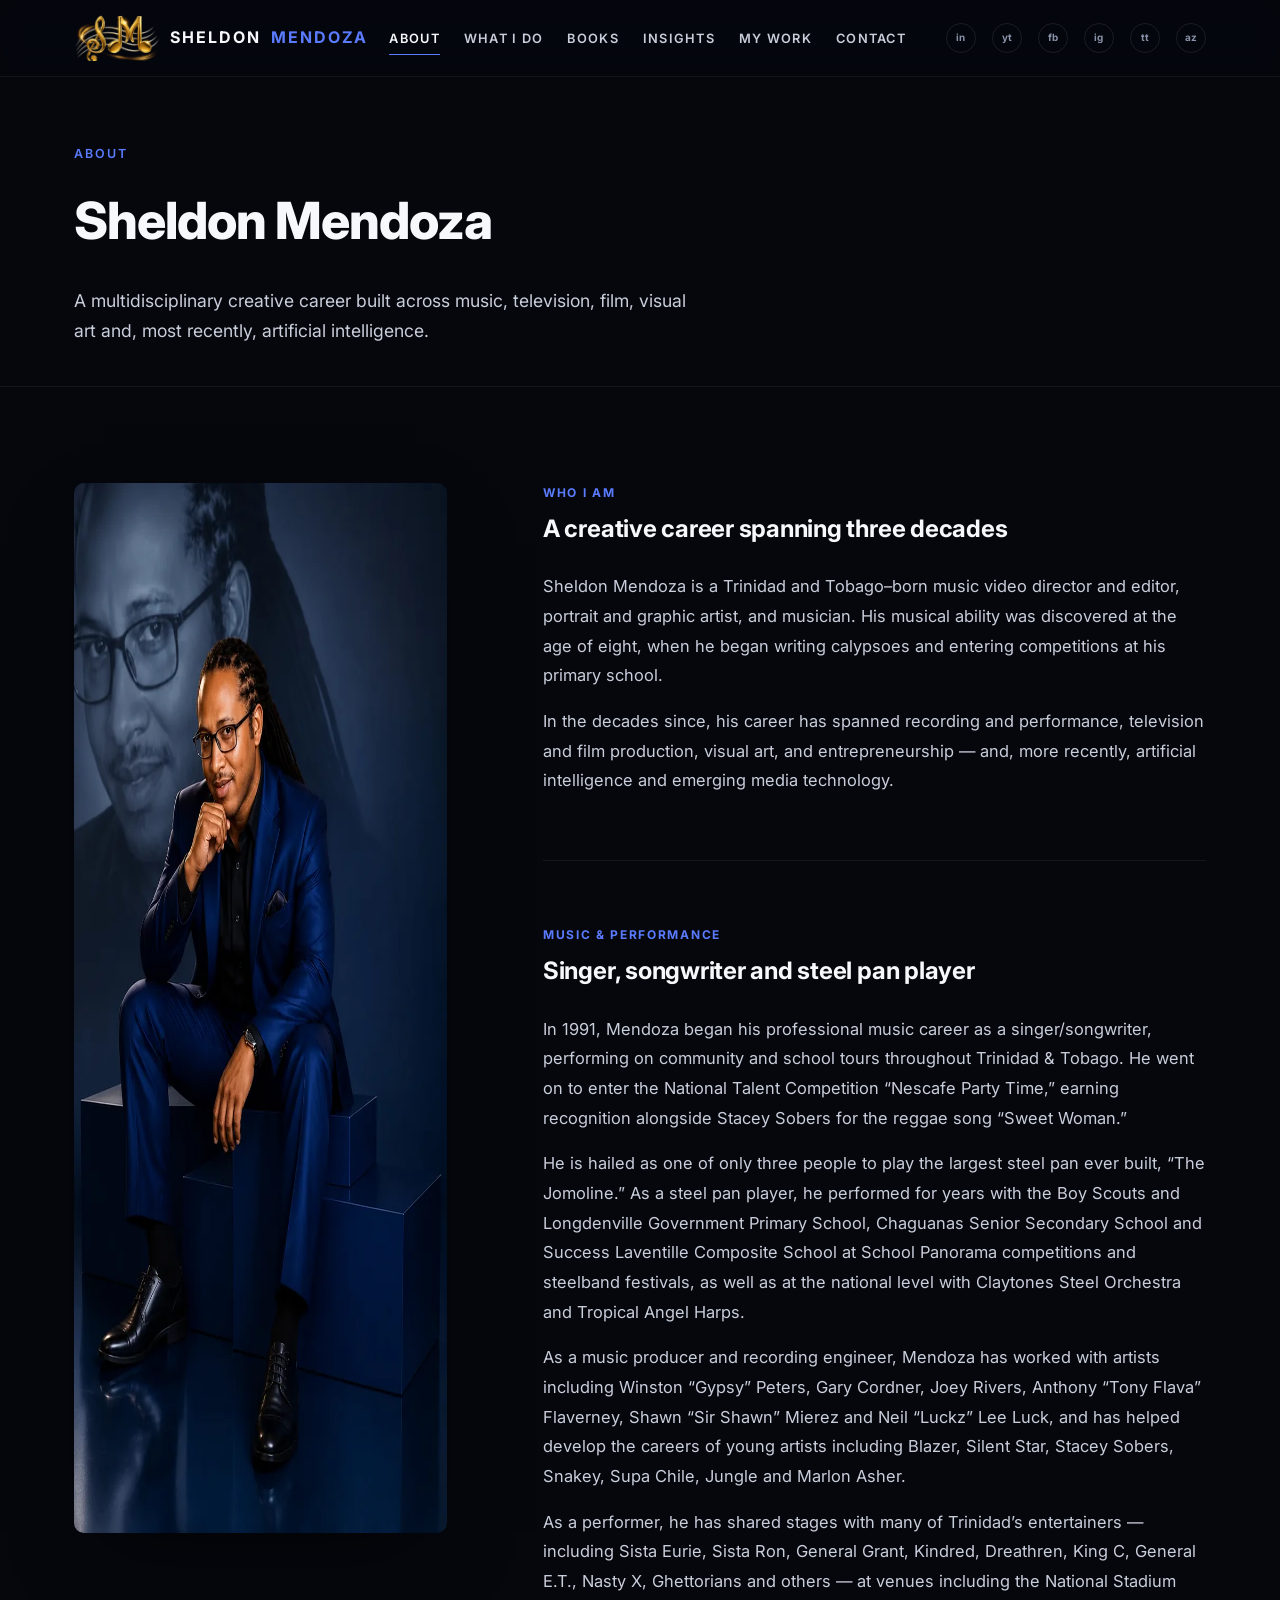
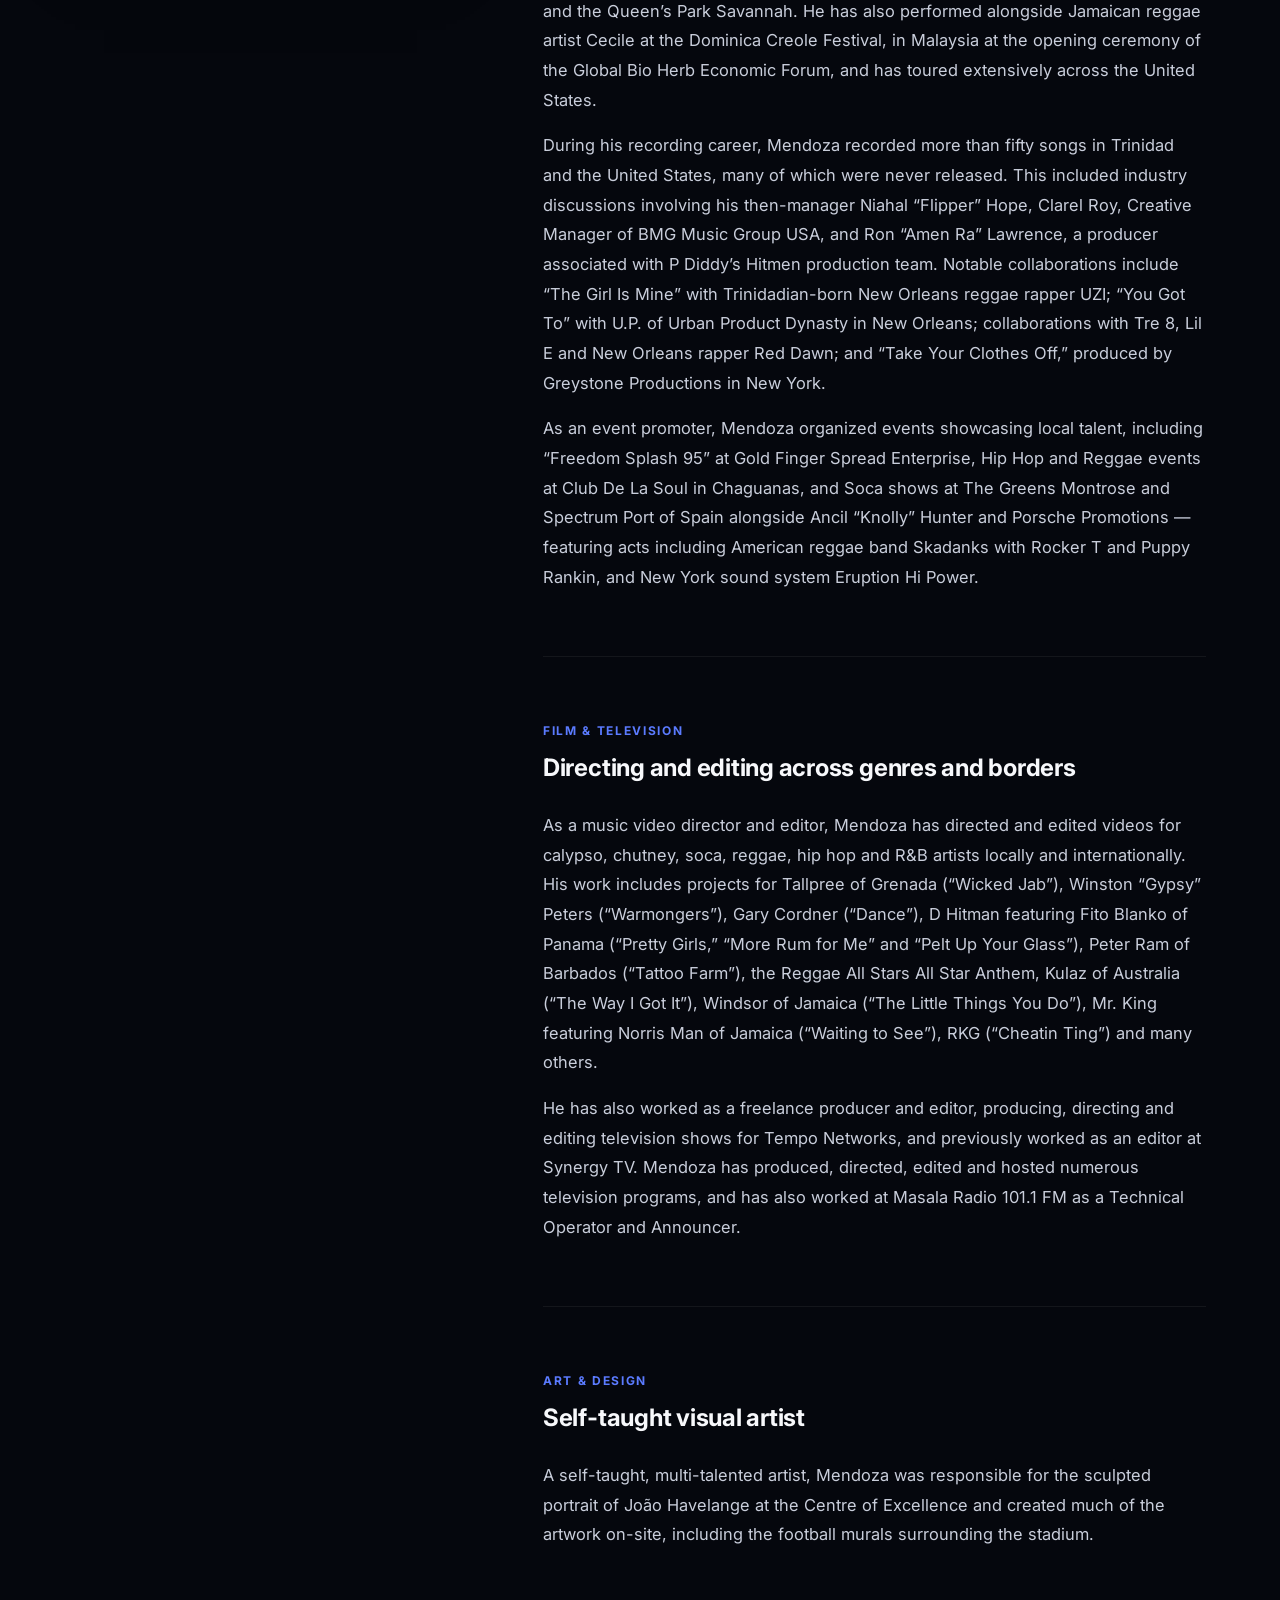
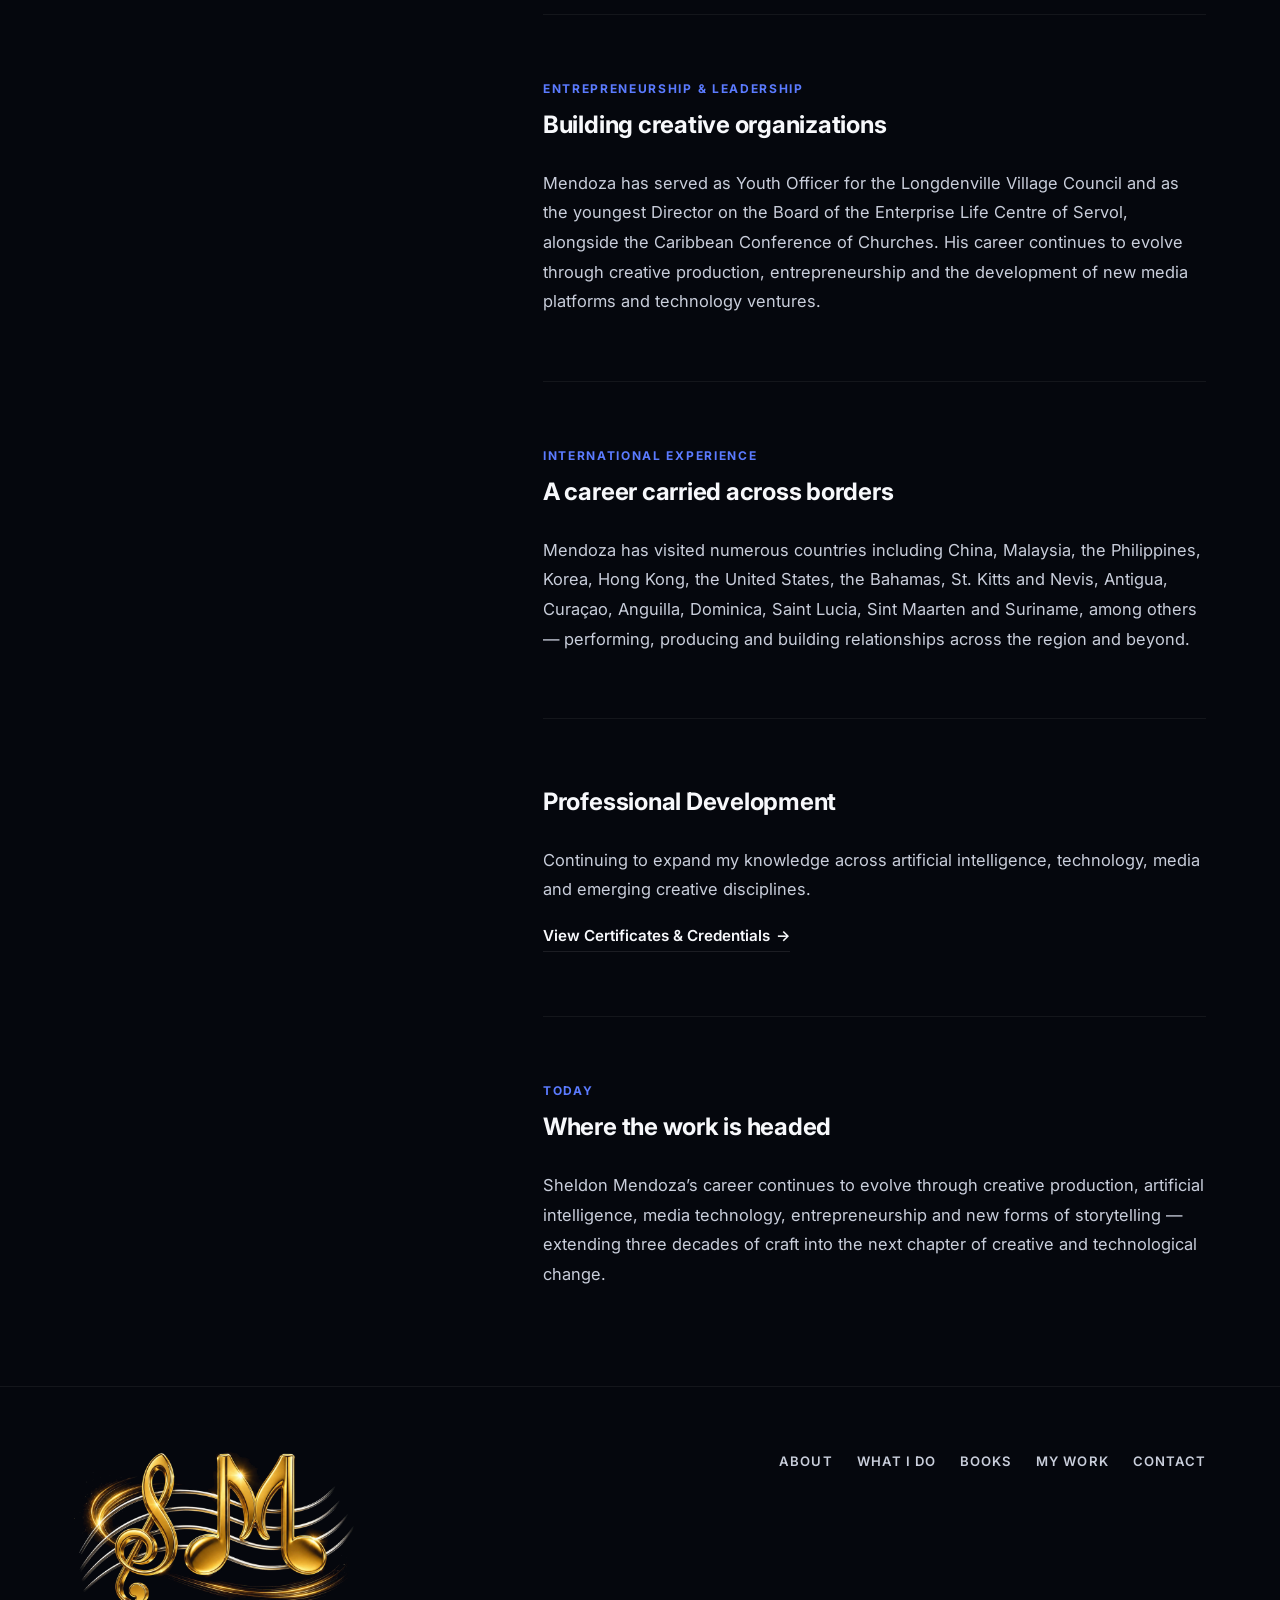
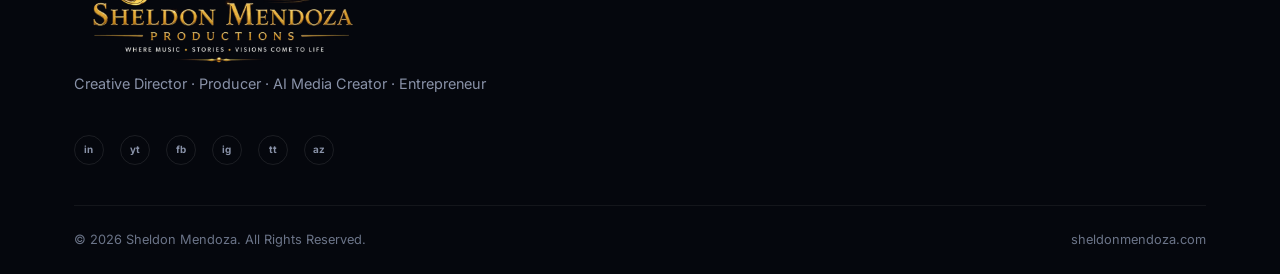
==== commit 3c6363b0: "Add Sheldon Mendoza Productions logo to site header and footer" ====
--- a/about/index.html
+++ b/about/index.html
@@ -43,7 +43,7 @@
   <a href="#main" class="skip-link">Skip to content</a>
   <header class="site-header">
     <div class="container">
-      <a href="/" class="brand">SHELDON <span>MENDOZA</span></a>
+      <a href="/" class="brand"><img class="brand-logo" src="/images/logo-sm.webp" alt="" width="86" height="46">SHELDON <span>MENDOZA</span></a>
       <nav class="main-nav" id="primary-nav" aria-label="Primary">
         <ul class="nav-links"><li><a href="/about/" aria-current="page">About</a></li><li><a href="/what-i-do/">What I Do</a></li><li><a href="/books/">Books</a></li><li><a href="/insights/">Insights</a></li><li><a href="/my-work/">My Work</a></li><li><a href="/contact/">Contact</a></li></ul>
         <div class="nav-social" aria-label="Social links"><a href="https://www.linkedin.com/in/sheldon-mendoza-5367085/" class="icon-badge" target="_blank" rel="noopener noreferrer" aria-label="LinkedIn (opens in new tab)">in</a><a href="https://www.youtube.com/sheldonmendoza" class="icon-badge" target="_blank" rel="noopener noreferrer" aria-label="YouTube (opens in new tab)">yt</a><a href="https://www.facebook.com/sheldonmendoza" class="icon-badge" target="_blank" rel="noopener noreferrer" aria-label="Facebook (opens in new tab)">fb</a><a href="https://www.instagram.com/sheldon_mendoza" class="icon-badge" target="_blank" rel="noopener noreferrer" aria-label="Instagram (opens in new tab)">ig</a><a href="https://www.tiktok.com/@1sheldonmendoza" class="icon-badge" target="_blank" rel="noopener noreferrer" aria-label="TikTok (opens in new tab)">tt</a><a href="https://www.amazon.com/author/sheldonmendoza" class="icon-badge" target="_blank" rel="noopener noreferrer" aria-label="Amazon Author Page (opens in new tab)">az</a></div>
@@ -246,7 +246,7 @@
     <div class="container">
       <div class="footer-top">
         <div class="footer-brand">
-          <a href="/" class="brand">SHELDON <span>MENDOZA</span></a>
+          <a href="/" class="brand"><img class="footer-logo" src="/images/logo-full.webp" alt="Sheldon Mendoza Productions — Where Music, Stories, Visions Come to Life" width="280" height="213"></a>
           <p class="tagline">Creative Director &middot; Producer &middot; AI Media Creator &middot; Entrepreneur</p>
         </div>
         <nav class="footer-nav" aria-label="Footer">
--- a/css/styles.css
+++ b/css/styles.css
@@ -271,6 +271,9 @@
 }
 
 .brand {
+  display: inline-flex;
+  align-items: center;
+  gap: 0.65rem;
   font-size: 1rem;
   font-weight: 700;
   letter-spacing: 0.12em;
@@ -280,6 +283,25 @@
 
 .brand span {
   color: var(--blue-400);
+}
+
+.brand-logo {
+  height: 46px;
+  width: auto;
+  display: block;
+}
+
+.footer-logo {
+  width: 280px;
+  max-width: 82vw;
+  height: auto;
+  display: block;
+}
+
+@media (max-width: 560px) {
+  .brand-logo {
+    height: 38px;
+  }
 }
 
 .main-nav {
